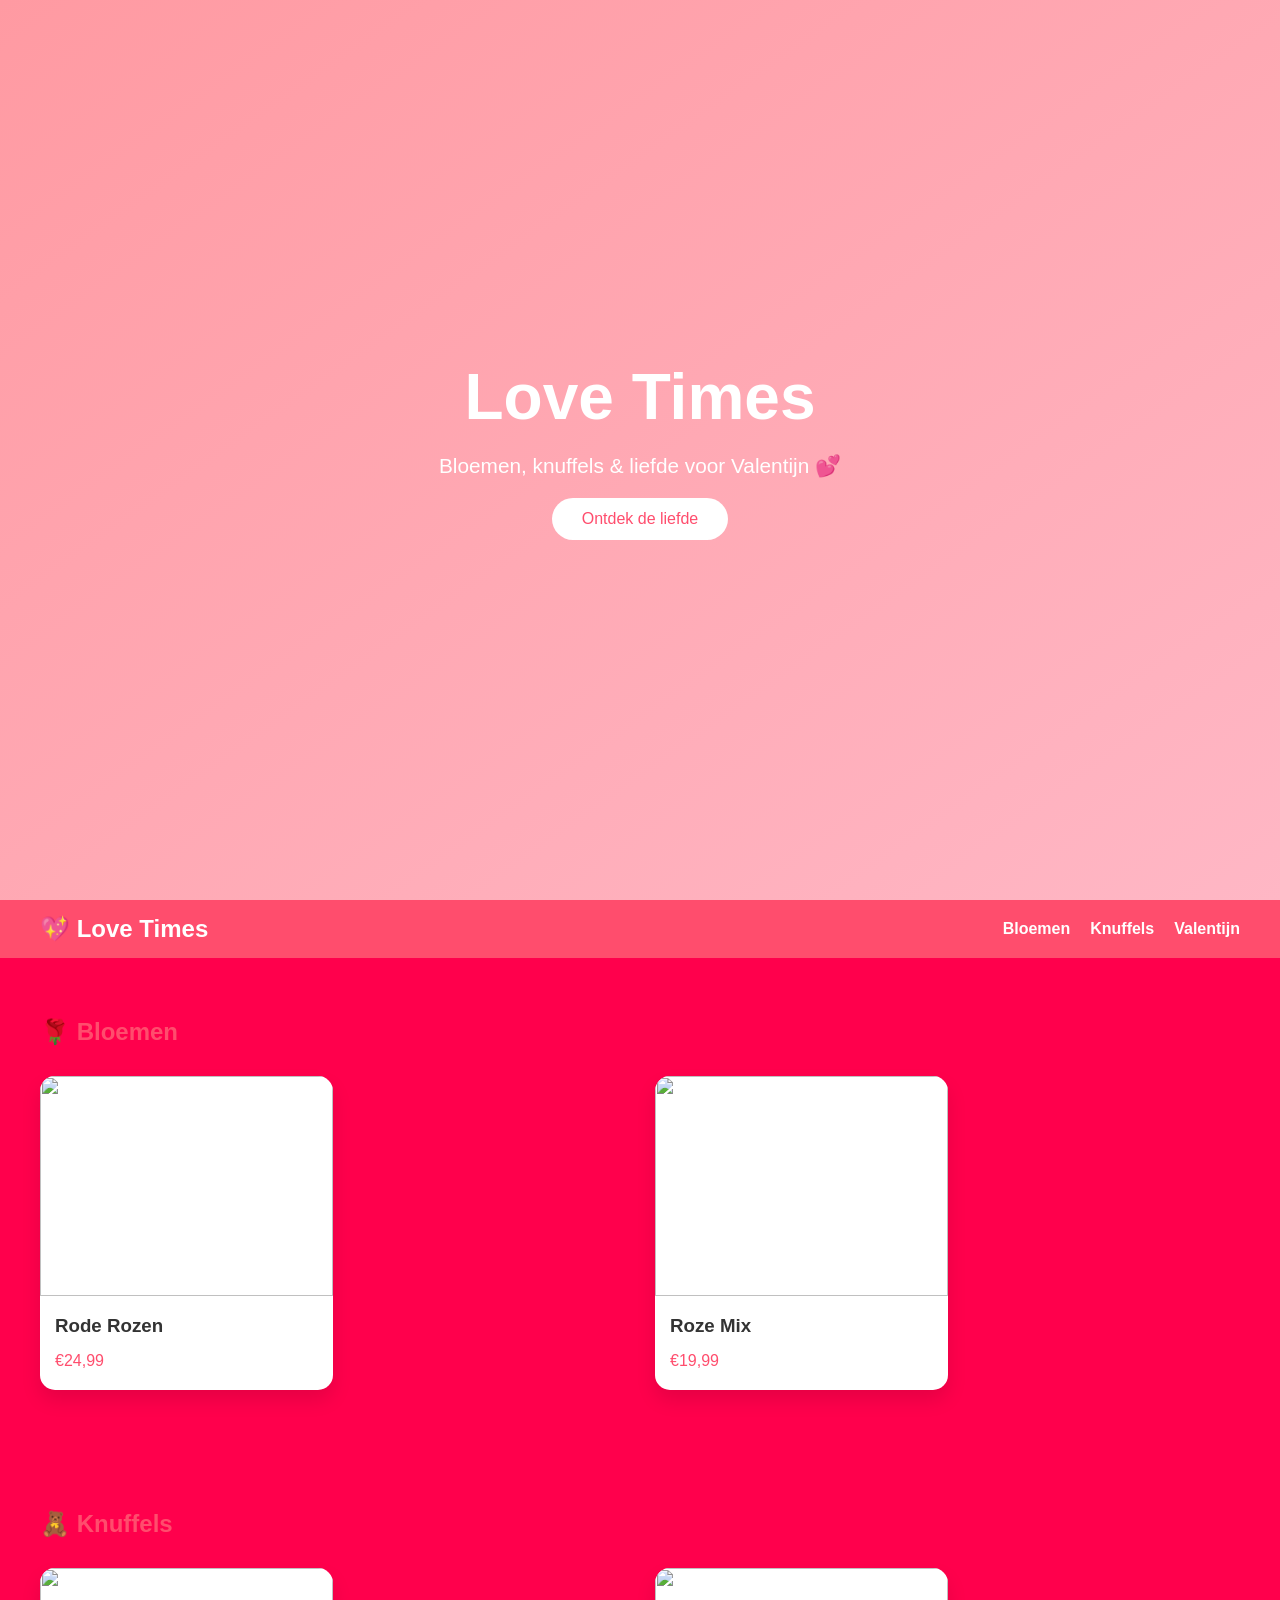
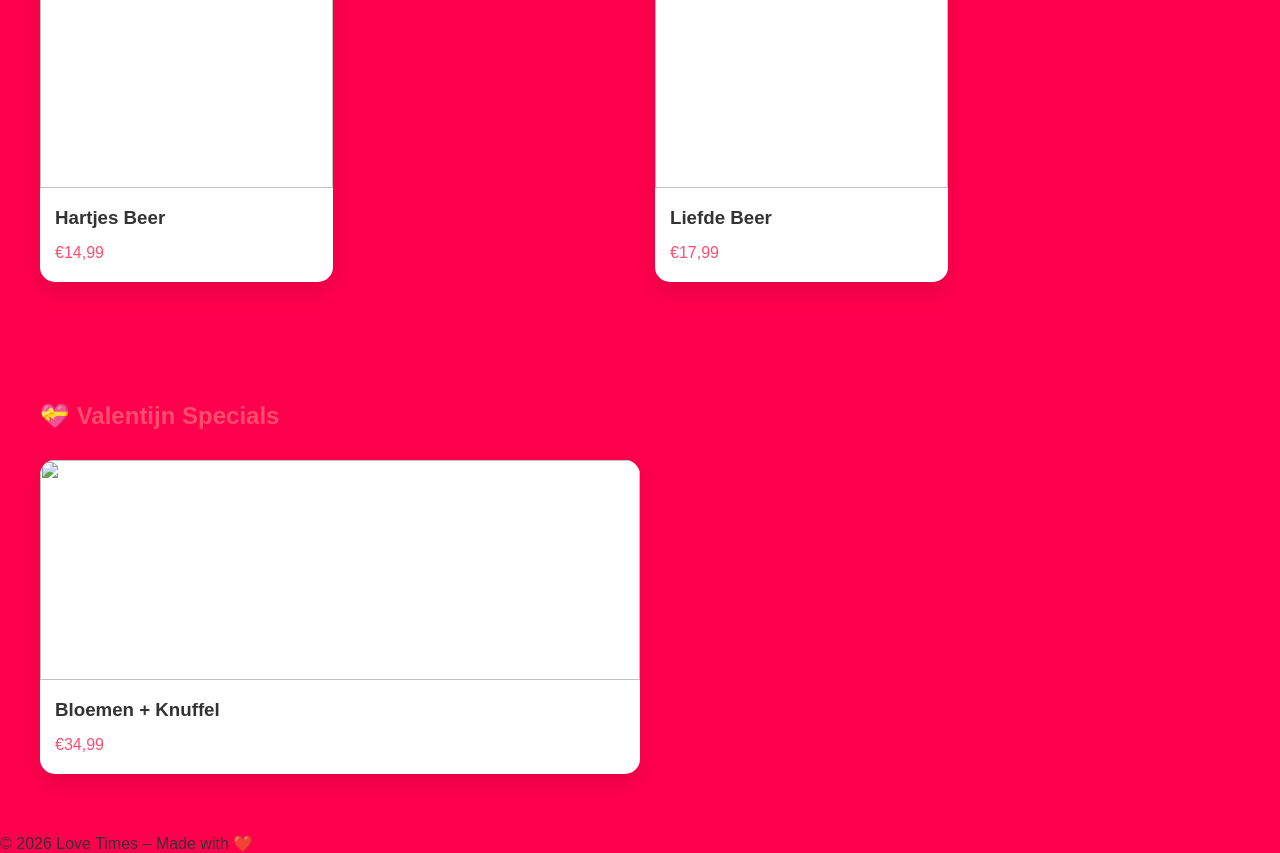
==== index.html @ 71e301f2 "Mika (website gefixt)" ====
<!DOCTYPE html>
<html lang="nl">
<head>
    <meta charset="UTF-8">
    <title>Love Times</title>
    <link rel="stylesheet" href="assets/styles.css">
</head>
<body>

    <!-- Intro -->
    <section class="intro">
        <div class="intro-content">
            <h1 class="fade-in">Love Times</h1>
            <p class="fade-in-delay">
                Bloemen, knuffels & liefde voor Valentijn 💕
            </p>
            <button class="start-btn" onclick="scrollToShop()">Ontdek de liefde</button>
        </div>
    </section>

    <!-- Navigatie -->
    <nav>
        <h2>💖 Love Times</h2>
        <ul>
            <li><a href="#bloemen">Bloemen</a></li>
            <li><a href="#knuffels">Knuffels</a></li>
            <li><a href="#valentijn">Valentijn</a></li>
        </ul>
    </nav>

    <!-- Shop -->
    <section class="shop" id="bloemen">
        <h2>🌹 Bloemen</h2>
        <div class="producten">
            <div class="kaart">
                <img src="https://images.unsplash.com/photo-1509042239860-f550ce710b93" 
                alt="">
                <h3>Rode Rozen</h3>
                <p>€24,99</p>
            </div>
            <div class="kaart">
                <img src="https://images.unsplash.com/photo-1526045478516-99145907023c" alt="">
                <h3>Roze Mix</h3>
                <p>€19,99</p>
            </div>
        </div>
    </section>

    <section class="shop" id="knuffels">
        <h2>🧸 Knuffels</h2>
        <div class="producten">
            <div class="kaart">
                <img src="https://images.unsplash.com/photo-1585386959984-a4155224a1c1" scale(0.2) alt="">
                <h3>Hartjes Beer</h3>
                <p>€14,99</p>
            </div>
            <div class="kaart">
                <img src="https://images.unsplash.com/photo-1615485925873-9e97a12a1e92" alt="">
                <h3>Liefde Beer</h3>
                <p>€17,99</p>
            </div>
        </div>
    </section>

    <section class="shop" id="valentijn">
        <h2>💝 Valentijn Specials</h2>
        <div class="producten">
            <div class="kaart">
                <img src="https://images.unsplash.com/photo-1518895949257-7621c3c786d7" alt="">
                <h3>Bloemen + Knuffel</h3>
                <p>€34,99</p>
            </div>
        </div>
    </section>

    <footer>
        <p>© 2026 Love Times – Made with ❤️</p>
    </footer>

    <script src="index.js"></script>
</body>
</html>
---- assets/styles.css ----
* {
    margin: 0;
    padding: 0;
    box-sizing: border-box;
    font-family: 'Segoe UI', sans-serif;
}

body {
    background-color: #ff004c;
    color: #333;
}

/* Intro */
.intro {
    height: 100vh;
    background: linear-gradient(to bottom right, #ff9aa2, #ffb7c5);
    display: flex;
    justify-content: center;
    align-items: center;
    text-align: center;
}

.intro-content h1 {
    font-size: 4rem;
    color: white;
}

.intro-content p {
    font-size: 1.3rem;
    margin: 20px 0;
    color: white;
}

.start-btn {
    padding: 12px 30px;
    font-size: 1rem;
    border: none;
    border-radius: 30px;
    background-color: white;
    color: #ff4d6d;
    cursor: pointer;
    transition: 0.3s;
}

.start-btn:hover {
    background-color: #ff4d6d;
    color: white;
}

/* Animaties */
.fade-in {
    animation: fadeIn 1.5s ease forwards;
}

.fade-in-delay {
    animation: fadeIn 2.5s ease forwards;
}

@keyframes fadeIn {
    from {
        opacity: 0;
        transform: translateY(20px);
    }
    to {
        opacity: 1;
        transform: translateY(0);
    }
}

/* Navigatie */
nav {
    background-color: #ff4d6d;
    padding: 15px 40px;
    display: flex;
    justify-content: space-between;
    align-items: center;
}

nav h2 {
    color: white;
}

nav ul {
    display: flex;
    list-style: none;
}

nav ul li a {
    color: white;
    margin-left: 20px;
    text-decoration: none;
    font-weight: bold;
}

/* Shop */
.shop {
    padding: 60px 40px;
}

.shop h2 {
    margin-bottom: 30px;
    color: #ff4d6d;
}

.producten {
    display: grid;
    grid-template-columns: repeat(auto-fit, minmax(220px, 1fr));
    gap: 30px;
}

.kaart {
    background-color: white;
    border-radius: 15px;
    overflow: hidden;
    box-shadow: 0 10px 20px rgba(0,0,0,0.1);
    transition: transform 0.3s;
    width: 50%;
    height: auto; /* keeps aspect ratio */
}

.kaart:hover {
    transform: scale(1.05);
}

.kaart img {
    width: 100%;
    height: 220px;
    object-fit: cover;
}

.kaart h3 {
    padding: 15px;
}

.kaart p {
    padding: 0 15px 20px;
    color: #ff4d6d;
    font-wei
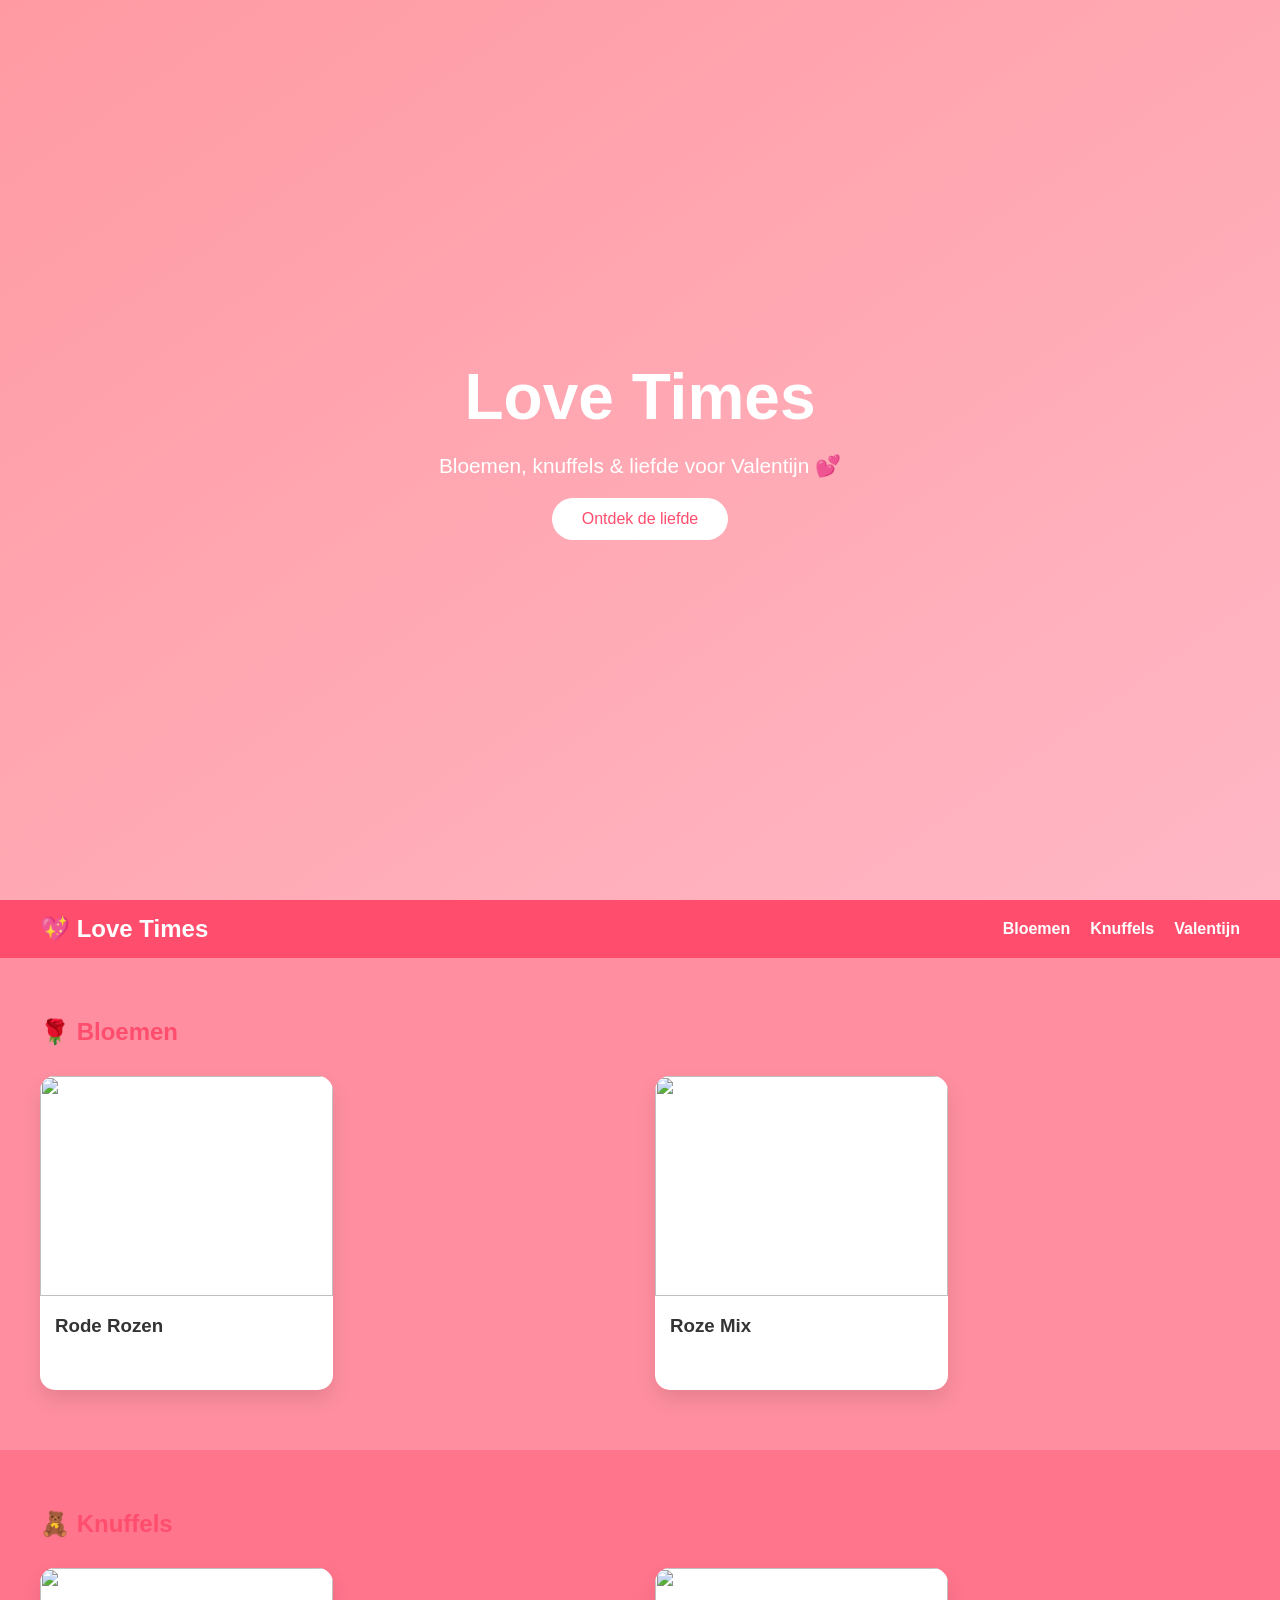
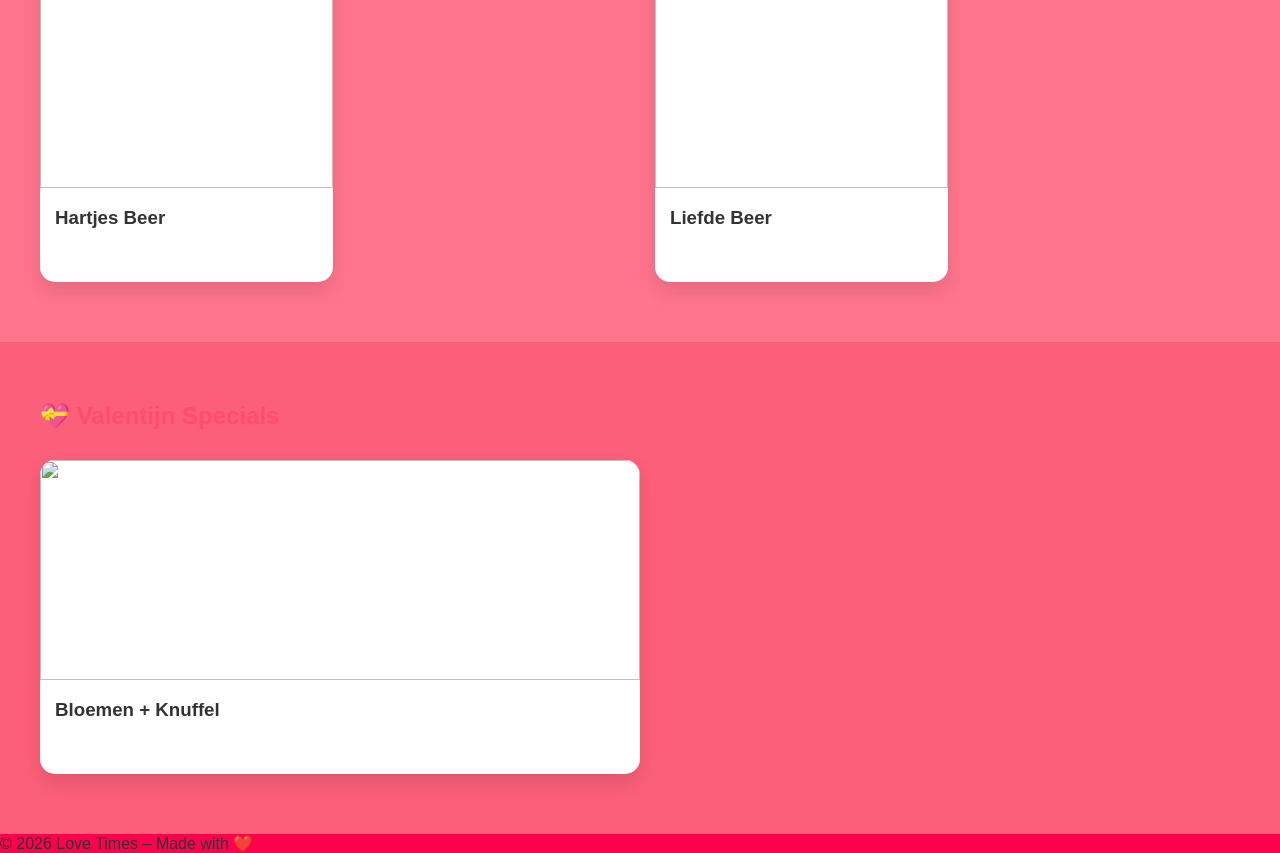
==== commit 2c9f2763: "Kleuren + smooth scroll gefixt" ====
--- a/index.html
+++ b/index.html
@@ -1,82 +1,92 @@
-<!DOCTYPE html>
-<html lang="nl">
-<head>
-    <meta charset="UTF-8">
-    <title>Love Times</title>
-    <link rel="stylesheet" href="assets/styles.css">
-</head>
-<body>
+    <!DOCTYPE html>
+    <html lang="nl">
+    <head>
+        <meta charset="UTF-8">
+        <title>Love Times</title>
+        <link rel="stylesheet" href="assets/styles.css">
+    </head>
+    <body>
 
-    <!-- Intro -->
-    <section class="intro">
-        <div class="intro-content">
-            <h1 class="fade-in">Love Times</h1>
-            <p class="fade-in-delay">
-                Bloemen, knuffels & liefde voor Valentijn 💕
-            </p>
-            <button class="start-btn" onclick="scrollToShop()">Ontdek de liefde</button>
-        </div>
-    </section>
 
-    <!-- Navigatie -->
-    <nav>
-        <h2>💖 Love Times</h2>
-        <ul>
-            <li><a href="#bloemen">Bloemen</a></li>
-            <li><a href="#knuffels">Knuffels</a></li>
-            <li><a href="#valentijn">Valentijn</a></li>
-        </ul>
-    </nav>
+        <!-- Intro -->
+        <section id="intro" class="intro">
+            <div class="intro-content">
+                <h1 class="fade-in">Love Times</h1>
+                <p class="fade-in-delay">
+                    Bloemen, knuffels & liefde voor Valentijn 💕
+                </p>
+                <button class="start-btn" onclick="scrollToShop()">Ontdek de liefde</button>
+            </div>
+        </section>
 
-    <!-- Shop -->
-    <section class="shop" id="bloemen">
-        <h2>🌹 Bloemen</h2>
-        <div class="producten">
-            <div class="kaart">
-                <img src="https://images.unsplash.com/photo-1509042239860-f550ce710b93" 
-                alt="">
-                <h3>Rode Rozen</h3>
-                <p>€24,99</p>
+        <!-- Navigatie -->
+        <nav>
+            <h2>💖 Love Times</h2>
+            <ul>
+                <li><a href="#bloemen">Bloemen</a></li>
+                <li><a href="#knuffels">Knuffels</a></li>
+                <li><a href="#valentijn">Valentijn</a></li>
+            </ul>
+        </nav>
+
+        <!-- Shop -->
+        <section class="shop" id="bloemen">
+            <h2>🌹 Bloemen</h2>
+            <div class="producten">
+                <div class="kaart">
+                    <img src="https://images.unsplash.com/photo-1509042239860-f550ce710b93" 
+                    alt="">
+                    <h3>Rode Rozen</h3>
+                    <p>€24,99</p>
+                </div>
+                <div class="kaart">
+                    <img src="https://images.unsplash.com/photo-1526045478516-99145907023c" alt="">
+                    <h3>Roze Mix</h3>
+                    <p>€19,99</p>
+                </div>
             </div>
-            <div class="kaart">
-                <img src="https://images.unsplash.com/photo-1526045478516-99145907023c" alt="">
-                <h3>Roze Mix</h3>
-                <p>€19,99</p>
+        </section>
+
+        <section class="shop" id="knuffels">
+            <h2>🧸 Knuffels</h2>
+            <div class="producten">
+                <div class="kaart">
+                    <img src="https://images.unsplash.com/photo-1585386959984-a4155224a1c1" alt="">
+                    <h3>Hartjes Beer</h3>
+                    <p>€14,99</p>
+                </div>
+                <div class="kaart">
+                    <img src="https://images.unsplash.com/photo-1615485925873-9e97a12a1e92" alt="">
+                    <h3>Liefde Beer</h3>
+                    <p>€17,99</p>
+                </div>
             </div>
-        </div>
-    </section>
+        </section>
 
-    <section class="shop" id="knuffels">
-        <h2>🧸 Knuffels</h2>
-        <div class="producten">
-            <div class="kaart">
-                <img src="https://images.unsplash.com/photo-1585386959984-a4155224a1c1" scale(0.2) alt="">
-                <h3>Hartjes Beer</h3>
-                <p>€14,99</p>
+        <section class="shop" id="valentijn">
+            <h2>💝 Valentijn Specials</h2>
+            <div class="producten">
+                <div class="kaart">
+                    <img src="https://images.unsplash.com/photo-1518895949257-7621c3c786d7" alt="">
+                    <h3>Bloemen + Knuffel</h3>
+                    <p>€34,99</p>
+                </div>
             </div>
-            <div class="kaart">
-                <img src="https://images.unsplash.com/photo-1615485925873-9e97a12a1e92" alt="">
-                <h3>Liefde Beer</h3>
-                <p>€17,99</p>
-            </div>
-        </div>
-    </section>
+        </section>
 
-    <section class="shop" id="valentijn">
-        <h2>💝 Valentijn Specials</h2>
-        <div class="producten">
-            <div class="kaart">
-                <img src="https://images.unsplash.com/photo-1518895949257-7621c3c786d7" alt="">
-                <h3>Bloemen + Knuffel</h3>
-                <p>€34,99</p>
-            </div>
-        </div>
-    </section>
+        <footer>
+            <p>© 2026 Love Times – Made with ❤️</p>
+        </footer>
 
-    <footer>
-        <p>© 2026 Love Times – Made with ❤️</p>
-    </footer>
 
-    <script src="index.js"></script>
-</body>
-</html>
+    </body>
+
+    <script>
+    function scrollToShop() {
+        document.getElementById("bloemen").scrollIntoView({
+            behavior: "smooth"
+        });
+    }
+    </script>
+    </html>
+
--- a/assets/styles.css
+++ b/assets/styles.css
@@ -1,3 +1,9 @@
+html,
+body {
+    scroll-behavior: smooth;
+}
+
+
 * {
     margin: 0;
     padding: 0;
@@ -134,5 +140,23 @@
 
 .kaart p {
     padding: 0 15px 20px;
-    color: #ff4d6d;
+    color: #ffffff;
     font-wei
+}
+
+/* Bloemen */
+#bloemen {
+    background-color:  #ff8fa0;  /* zacht roze */
+}
+
+/* Knuffels */
+#knuffels {
+    background-color: #ff758c; /* licht blauw */
+}
+
+/* Valentijn */
+#valentijn {
+    background-color: #fc5f79; /* warm beige */
+}
+
+
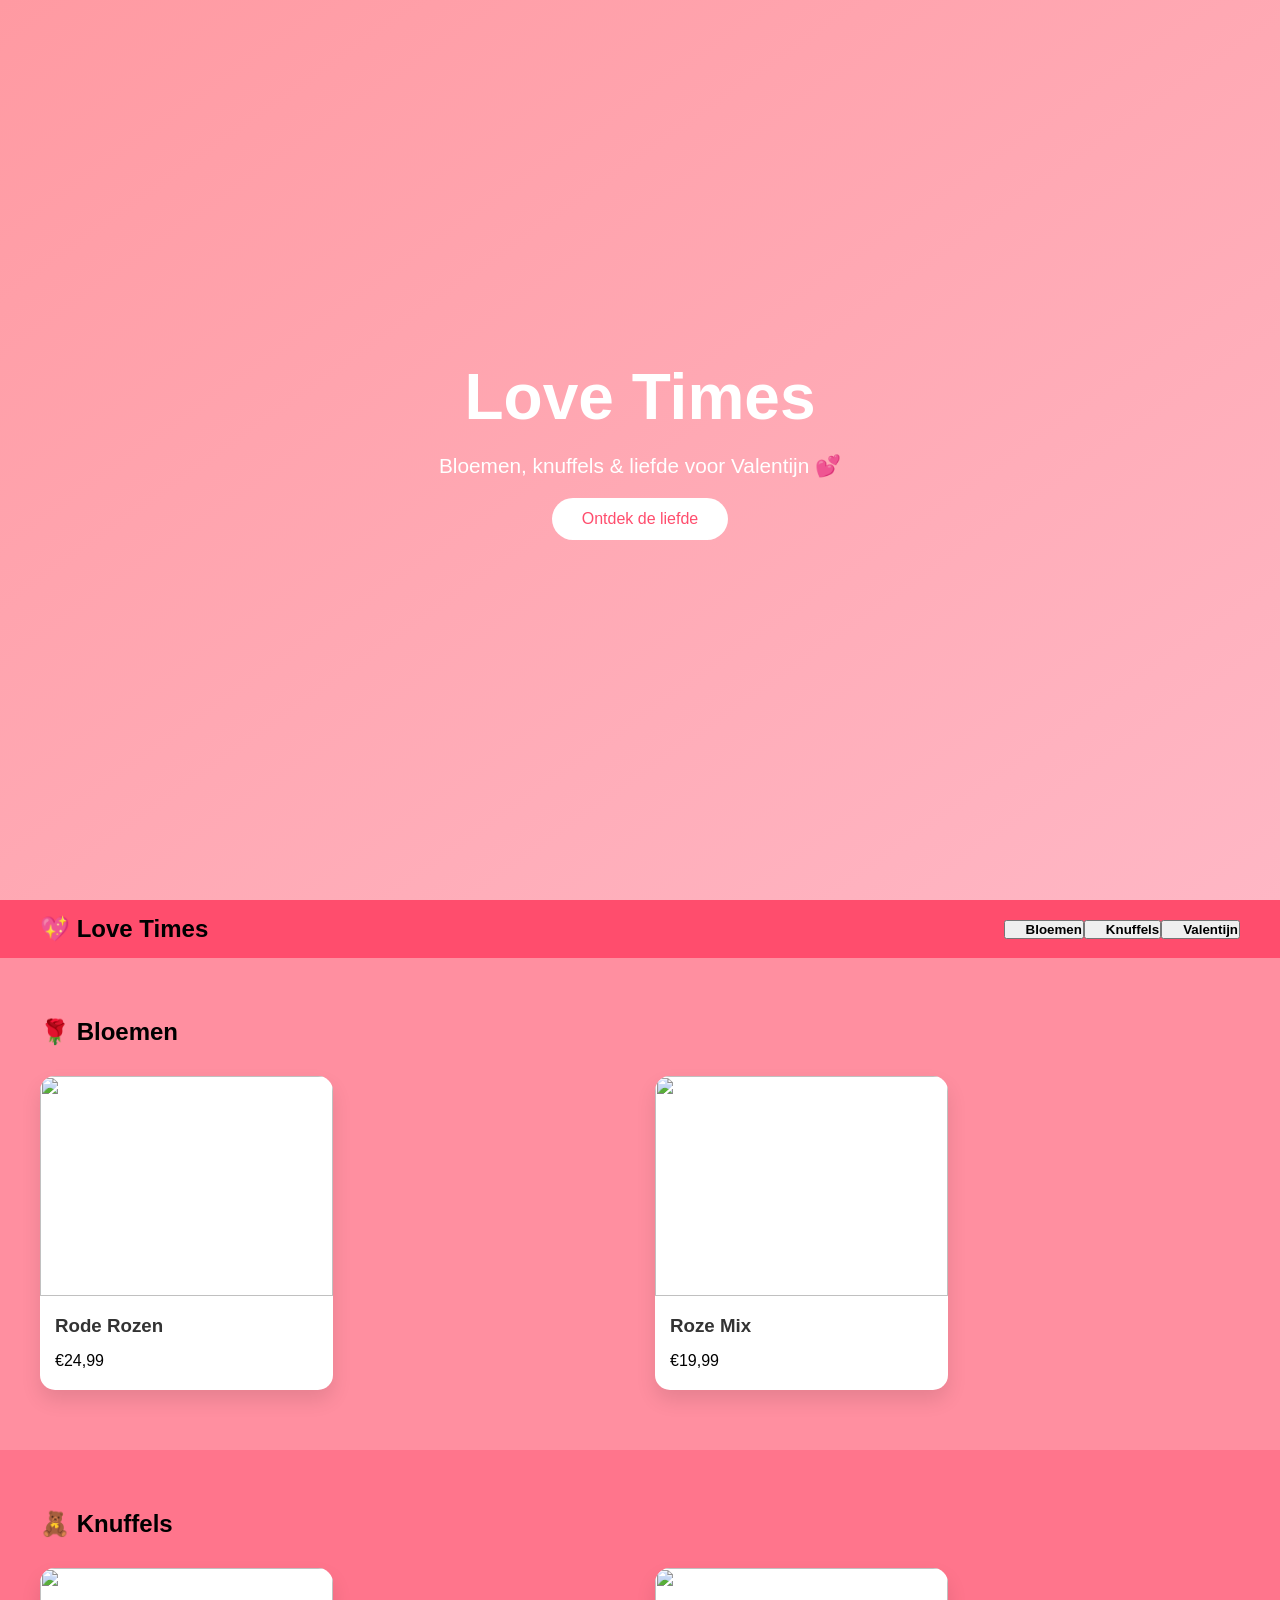
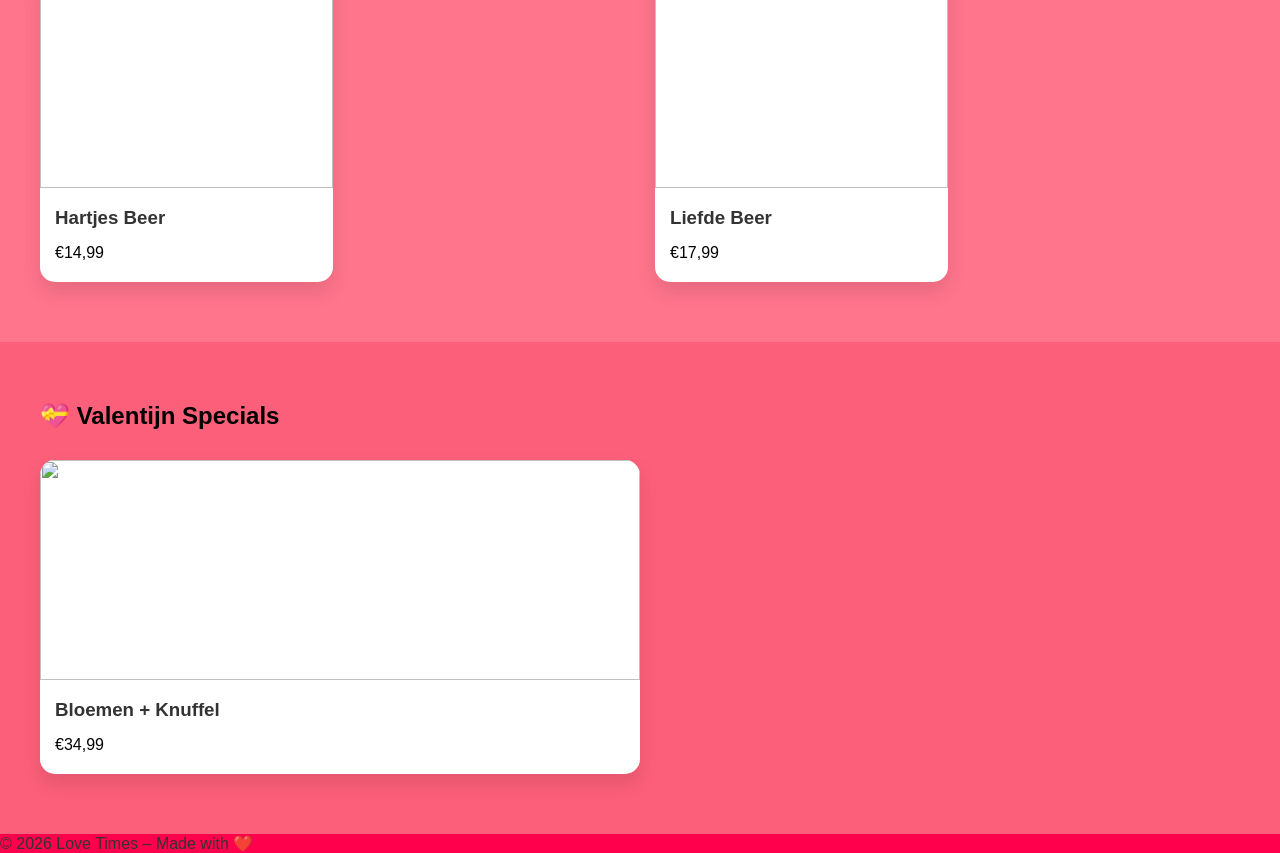
==== commit 0388a564: "3-2-2026 website valentijnsopdracht" ====
--- a/index.html
+++ b/index.html
@@ -23,9 +23,9 @@
         <nav>
             <h2>💖 Love Times</h2>
             <ul>
-                <li><a href="#bloemen">Bloemen</a></li>
-                <li><a href="#knuffels">Knuffels</a></li>
-                <li><a href="#valentijn">Valentijn</a></li>
+                <button><li><a href="#bloemen">Bloemen</a></li></button>
+                <button><li><a href="#knuffels">Knuffels</a></li></button>
+                <button><li><a href="#valentijn">Valentijn</a></li></button>
             </ul>
         </nav>
 
--- a/assets/styles.css
+++ b/assets/styles.css
@@ -80,10 +80,11 @@
     display: flex;
     justify-content: space-between;
     align-items: center;
+    text-shadow: white;
 }
 
 nav h2 {
-    color: white;
+    color: rgb(0, 0, 0);
 }
 
 nav ul {
@@ -92,7 +93,7 @@
 }
 
 nav ul li a {
-    color: white;
+    color: rgb(0, 0, 0);
     margin-left: 20px;
     text-decoration: none;
     font-weight: bold;
@@ -105,7 +106,7 @@
 
 .shop h2 {
     margin-bottom: 30px;
-    color: #ff4d6d;
+    color: #000000;
 }
 
 .producten {
@@ -140,7 +141,7 @@
 
 .kaart p {
     padding: 0 15px 20px;
-    color: #ffffff;
+    color: #000000;
     font-wei
 }
 
@@ -160,3 +161,5 @@
 }
 
 
+
+
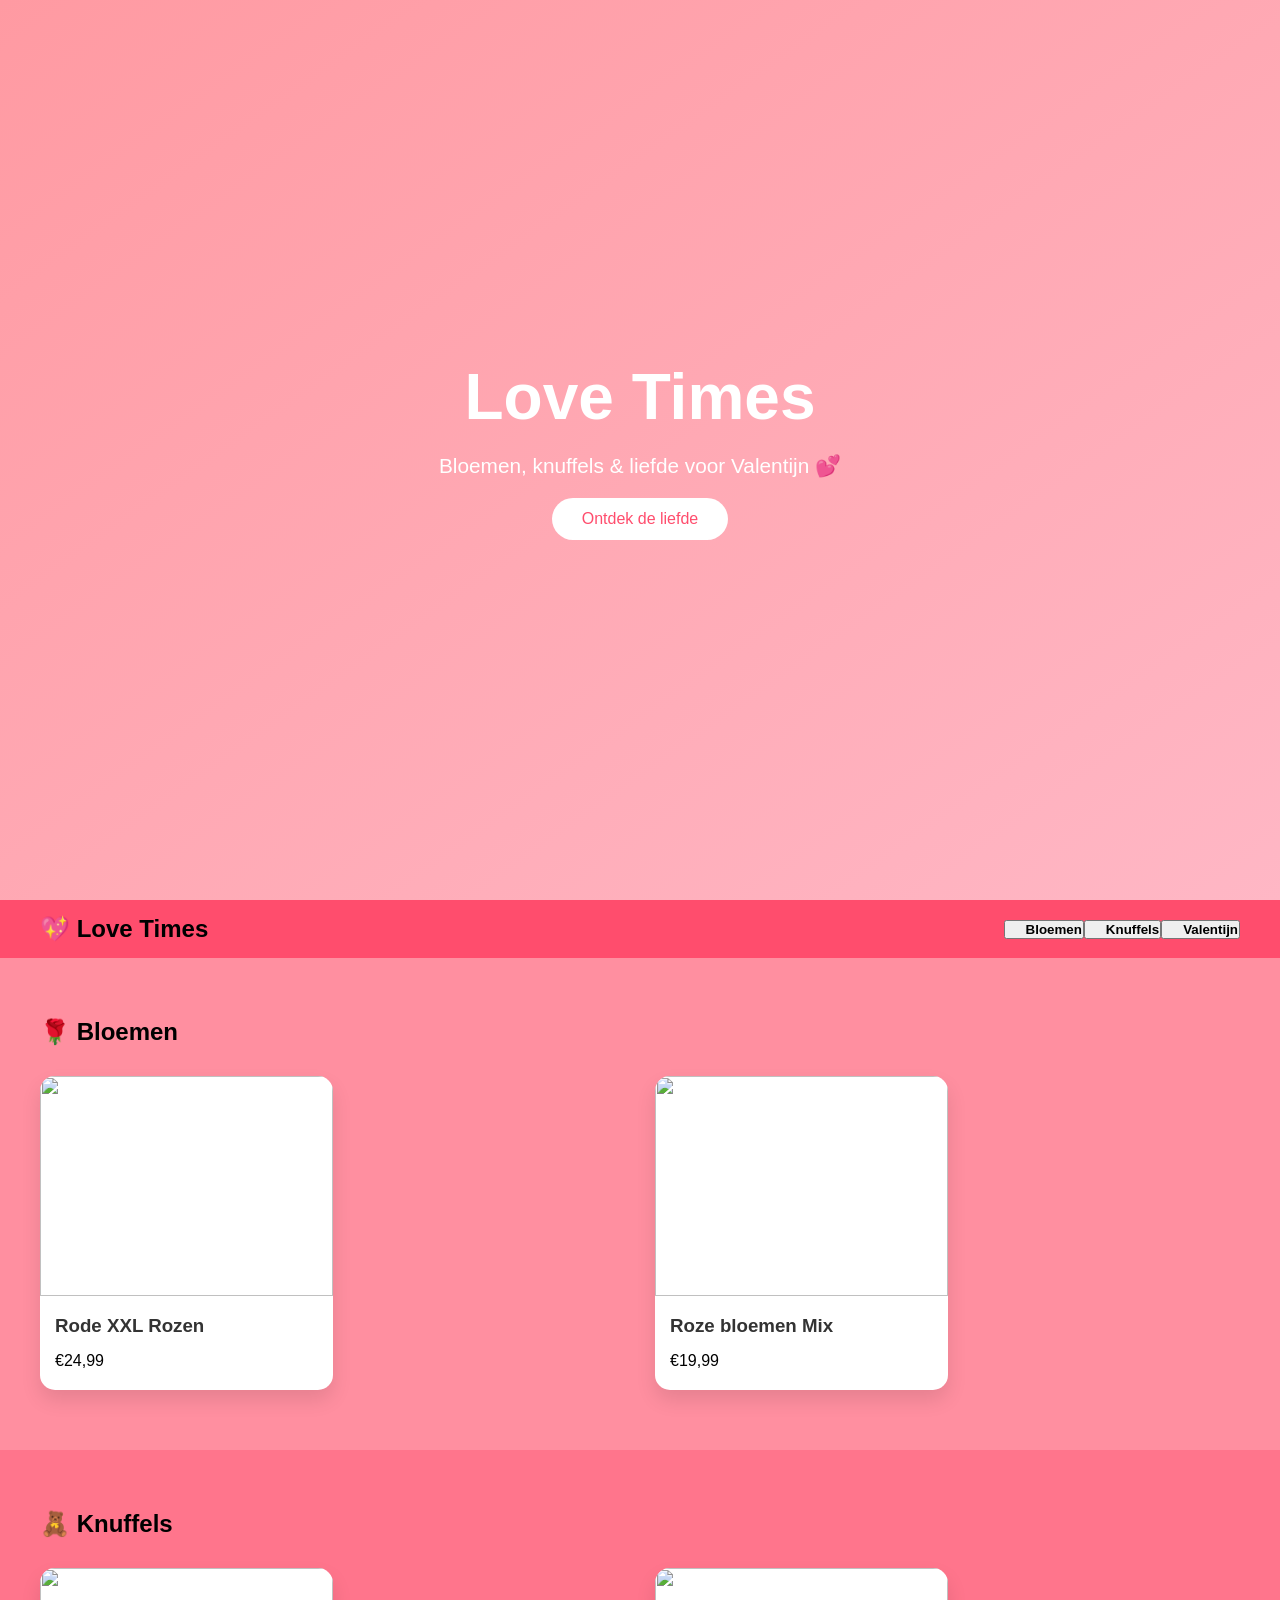
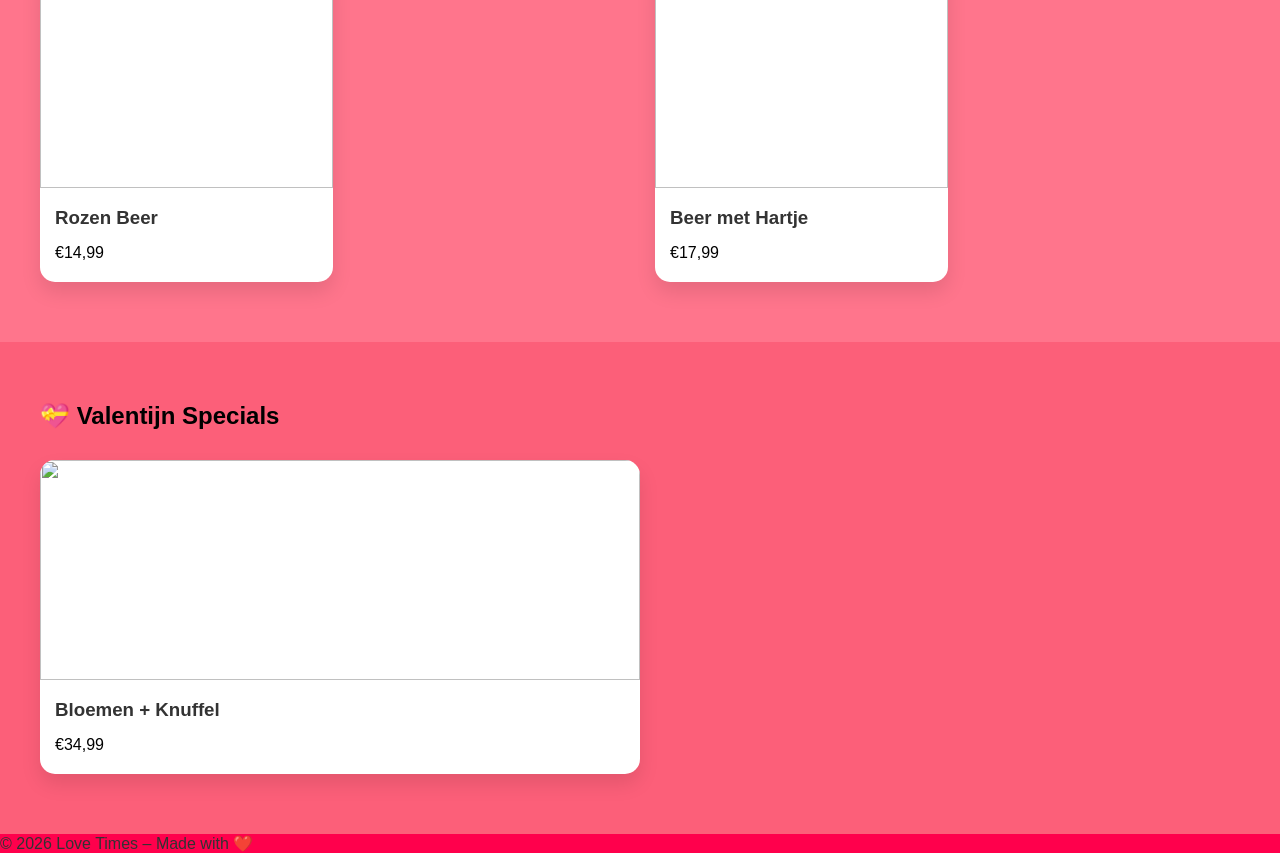
==== commit af8ce51f: "alles plaatsje en namen goed" ====
--- a/index.html
+++ b/index.html
@@ -34,14 +34,14 @@
             <h2>🌹 Bloemen</h2>
             <div class="producten">
                 <div class="kaart">
-                    <img src="https://images.unsplash.com/photo-1509042239860-f550ce710b93" 
+                    <img src="https://dailyflowers.nl/cdn/shop/collections/RedRose-1.jpg?v=1767790871" 
                     alt="">
-                    <h3>Rode Rozen</h3>
+                    <h3>Rode XXL Rozen</h3>
                     <p>€24,99</p>
                 </div>
                 <div class="kaart">
-                    <img src="https://images.unsplash.com/photo-1526045478516-99145907023c" alt="">
-                    <h3>Roze Mix</h3>
+                    <img src="https://dailyflowers.nl/cdn/shop/files/ChicBurgundyBeauty20251223-3.jpg?v=1766501509&width=2080" alt="">
+                    <h3>Roze bloemen Mix</h3>
                     <p>€19,99</p>
                 </div>
             </div>
@@ -51,13 +51,13 @@
             <h2>🧸 Knuffels</h2>
             <div class="producten">
                 <div class="kaart">
-                    <img src="https://images.unsplash.com/photo-1585386959984-a4155224a1c1" alt="">
-                    <h3>Hartjes Beer</h3>
+                    <img src="https://encrypted-tbn0.gstatic.com/shopping?q=tbn:ANd9GcQ9ITZC9bsQI8qXgEW9kGOHJcgjREQ9tbYZPQo4a-yBE6N8FxBbdhKgWYFHc843uq0HIYcWB4EYvEHGySuFIgC6TBWWxgegsMVnfU4t1Zwvij0KuAGFG_C3C9AbsDVmOjHOywJwQdo-EAE&usqp=CAc" alt="">
+                    <h3>Rozen Beer</h3>
                     <p>€14,99</p>
                 </div>
                 <div class="kaart">
-                    <img src="https://images.unsplash.com/photo-1615485925873-9e97a12a1e92" alt="">
-                    <h3>Liefde Beer</h3>
+                    <img src="https://mijncadeau.nl/wp-content/uploads/2020/01/Knuffelbeer-Memo-met-accessoires-hart.jpg" alt="">
+                    <h3>Beer met Hartje</h3>
                     <p>€17,99</p>
                 </div>
             </div>
@@ -67,7 +67,7 @@
             <h2>💝 Valentijn Specials</h2>
             <div class="producten">
                 <div class="kaart">
-                    <img src="https://images.unsplash.com/photo-1518895949257-7621c3c786d7" alt="">
+                    <img src="https://euroflorist.ergonode.cloud/api/multimedia/file/72e845be-2e08-46b7-8c03-bede04734b5e.jpg" alt="">
                     <h3>Bloemen + Knuffel</h3>
                     <p>€34,99</p>
                 </div>
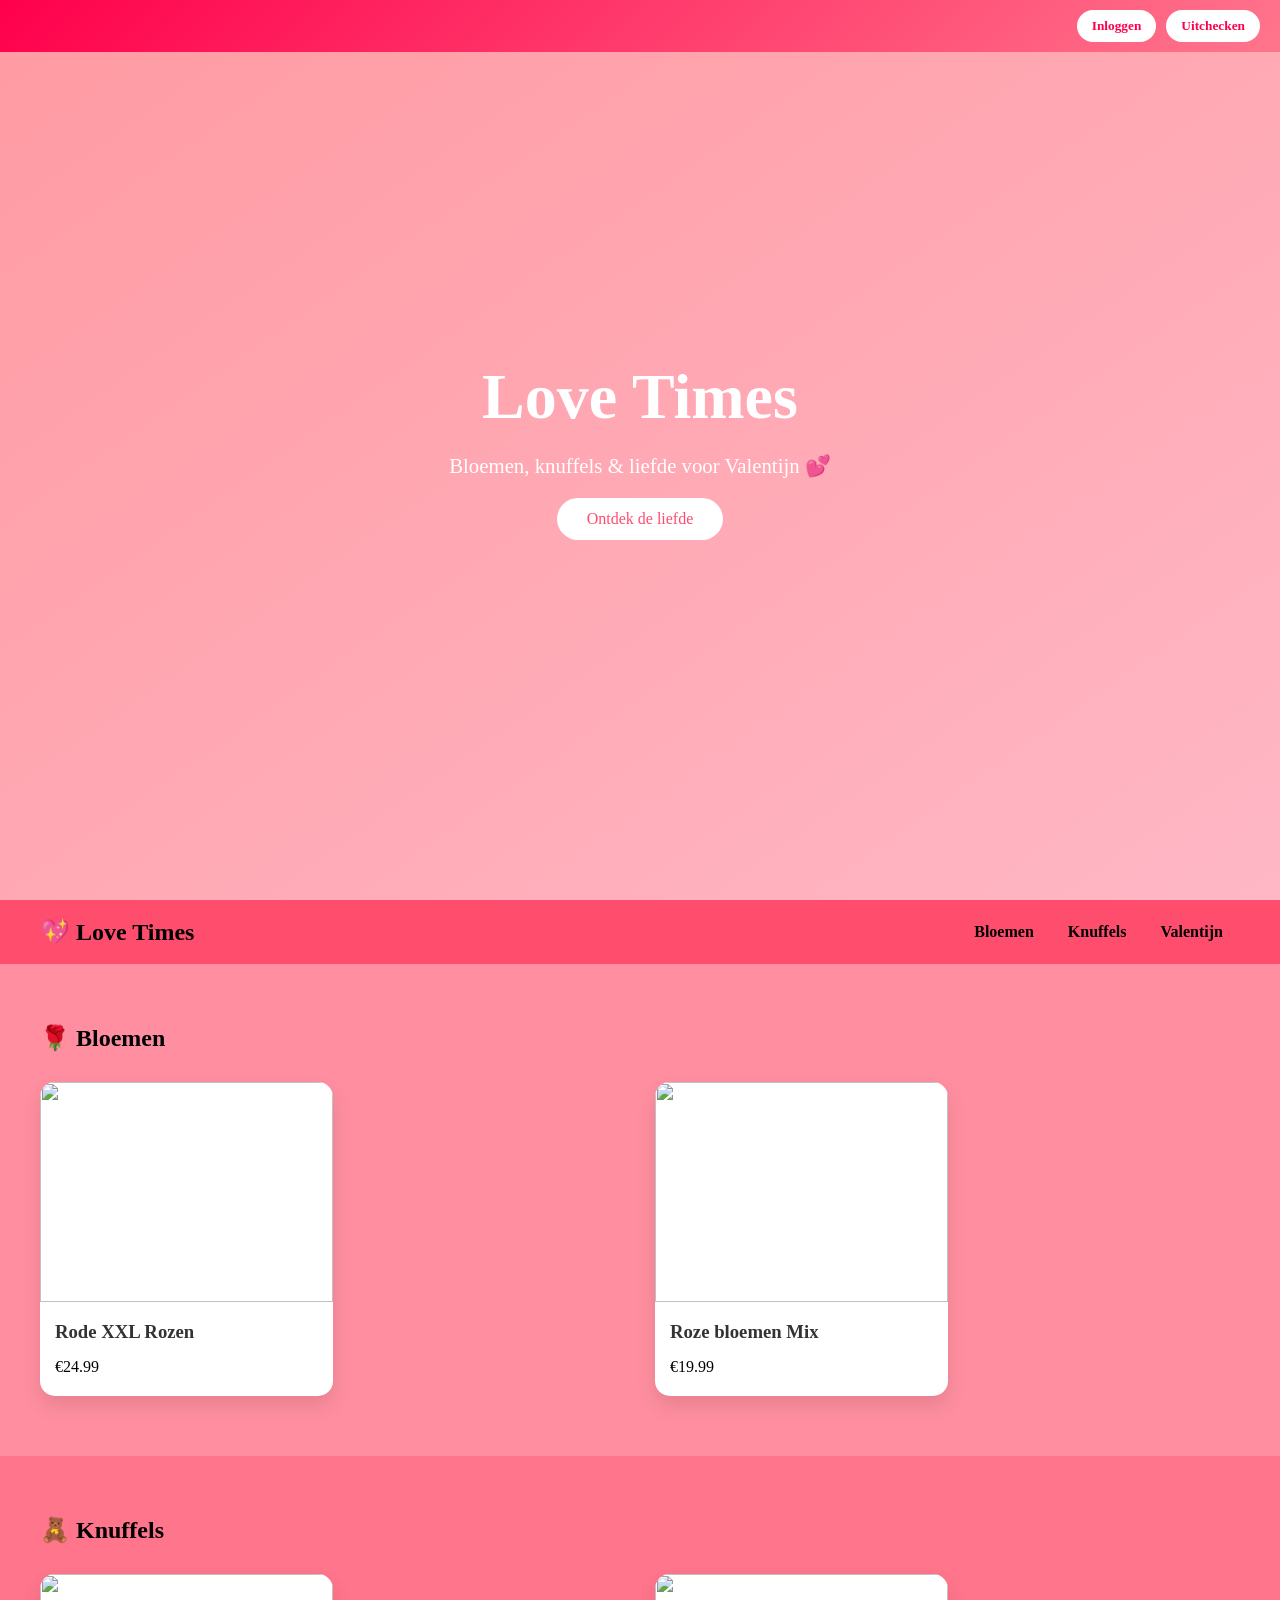
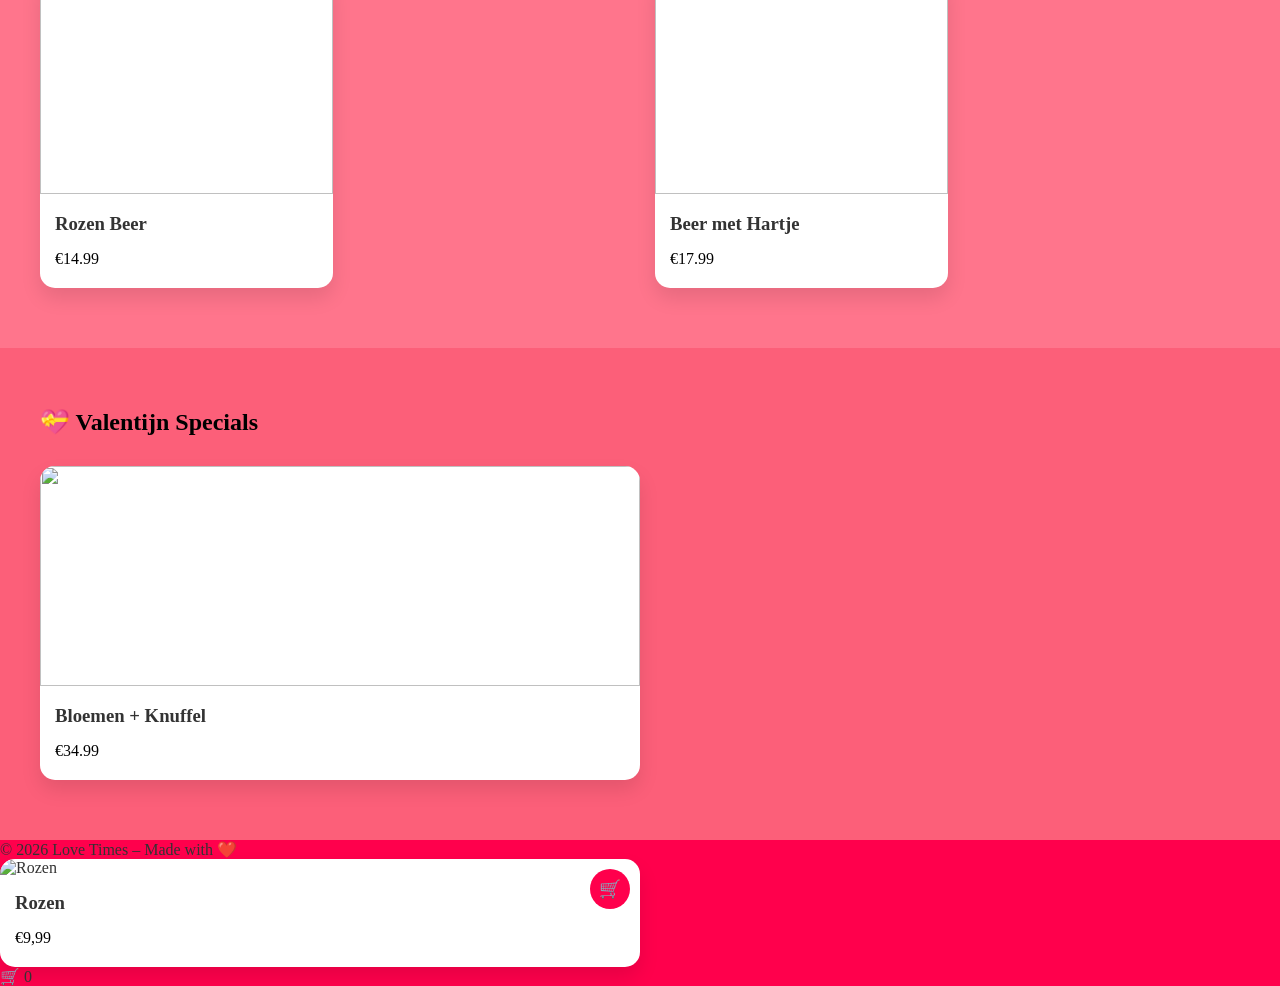
==== commit 389c79c0: "5-2-2026" ====
--- a/index.html
+++ b/index.html
@@ -1,92 +1,238 @@
-    <!DOCTYPE html>
-    <html lang="nl">
-    <head>
-        <meta charset="UTF-8">
-        <title>Love Times</title>
-        <link rel="stylesheet" href="assets/styles.css">
-    </head>
-    <body>
-
-
-        <!-- Intro -->
-        <section id="intro" class="intro">
-            <div class="intro-content">
-                <h1 class="fade-in">Love Times</h1>
-                <p class="fade-in-delay">
-                    Bloemen, knuffels & liefde voor Valentijn 💕
-                </p>
-                <button class="start-btn" onclick="scrollToShop()">Ontdek de liefde</button>
-            </div>
-        </section>
-
-        <!-- Navigatie -->
-        <nav>
-            <h2>💖 Love Times</h2>
-            <ul>
-                <button><li><a href="#bloemen">Bloemen</a></li></button>
-                <button><li><a href="#knuffels">Knuffels</a></li></button>
-                <button><li><a href="#valentijn">Valentijn</a></li></button>
-            </ul>
-        </nav>
-
-        <!-- Shop -->
-        <section class="shop" id="bloemen">
-            <h2>🌹 Bloemen</h2>
-            <div class="producten">
-                <div class="kaart">
-                    <img src="https://dailyflowers.nl/cdn/shop/collections/RedRose-1.jpg?v=1767790871" 
-                    alt="">
-                    <h3>Rode XXL Rozen</h3>
-                    <p>€24,99</p>
-                </div>
-                <div class="kaart">
-                    <img src="https://dailyflowers.nl/cdn/shop/files/ChicBurgundyBeauty20251223-3.jpg?v=1766501509&width=2080" alt="">
-                    <h3>Roze bloemen Mix</h3>
-                    <p>€19,99</p>
-                </div>
-            </div>
-        </section>
-
-        <section class="shop" id="knuffels">
-            <h2>🧸 Knuffels</h2>
-            <div class="producten">
-                <div class="kaart">
-                    <img src="https://encrypted-tbn0.gstatic.com/shopping?q=tbn:ANd9GcQ9ITZC9bsQI8qXgEW9kGOHJcgjREQ9tbYZPQo4a-yBE6N8FxBbdhKgWYFHc843uq0HIYcWB4EYvEHGySuFIgC6TBWWxgegsMVnfU4t1Zwvij0KuAGFG_C3C9AbsDVmOjHOywJwQdo-EAE&usqp=CAc" alt="">
-                    <h3>Rozen Beer</h3>
-                    <p>€14,99</p>
-                </div>
-                <div class="kaart">
-                    <img src="https://mijncadeau.nl/wp-content/uploads/2020/01/Knuffelbeer-Memo-met-accessoires-hart.jpg" alt="">
-                    <h3>Beer met Hartje</h3>
-                    <p>€17,99</p>
-                </div>
-            </div>
-        </section>
-
-        <section class="shop" id="valentijn">
-            <h2>💝 Valentijn Specials</h2>
-            <div class="producten">
-                <div class="kaart">
-                    <img src="https://euroflorist.ergonode.cloud/api/multimedia/file/72e845be-2e08-46b7-8c03-bede04734b5e.jpg" alt="">
-                    <h3>Bloemen + Knuffel</h3>
-                    <p>€34,99</p>
-                </div>
-            </div>
-        </section>
-
-        <footer>
-            <p>© 2026 Love Times – Made with ❤️</p>
-        </footer>
-
-
-    </body>
+<!DOCTYPE html>
+<html lang="nl">
+
+<head>
+    <meta charset="UTF-8">
+    <title>Love Times</title>
+    <link rel="stylesheet" href="assets/styles.css">
+</head>
+
+<body>
+    <!-- Topbar met inlog en uitcheck -->
+    <div class="topbar">
+        <button id="loginBtn" class="top-btn">Inloggen</button>
+        <button id="checkoutBtn" class="top-btn">Uitchecken</button>
+    </div>
+
+    <!-- Intro -->
+    <section id="intro" class="intro">
+        <div class="intro-content">
+            <h1 class="fade-in">Love Times</h1>
+            <p class="fade-in-delay">
+                Bloemen, knuffels & liefde voor Valentijn 💕
+            </p>
+            <button class="start-btn" onclick="scrollToShop()">Ontdek de liefde</button>
+        </div>
+    </section>
+
+    <!-- Navigatie -->
+    <nav>
+        <h2>💖 Love Times</h2>
+        <ul>
+            <li><a href="#bloemen">Bloemen</a></li>
+            <li><a href="#knuffels">Knuffels</a></li>
+            <li><a href="#valentijn">Valentijn</a></li>
+        </ul>
+    </nav>
+
+    <!-- Shop -->
+    <section class="shop" id="bloemen">
+        <h2>🌹 Bloemen</h2>
+        <div class="producten">
+            <div class="kaart" data-name="Rode XXL Rozen" data-price="24.99">
+                <img src="https://dailyflowers.nl/cdn/shop/collections/RedRose-1.jpg?v=1767790871" alt="">
+                <button class="cart-btn">🛒</button>
+                <h3>Rode XXL Rozen</h3>
+                <p>€24.99</p>
+            </div>
+            <div class="kaart" data-name="Roze bloemen Mix" data-price="19.99">
+                <img src="https://dailyflowers.nl/cdn/shop/files/ChicBurgundyBeauty20251223-3.jpg?v=1766501509&width=2080"
+                    alt="">
+                <button class="cart-btn">🛒</button>
+                <h3>Roze bloemen Mix</h3>
+                <p>€19.99</p>
+            </div>
+        </div>
+    </section>
+
+    <section class="shop" id="knuffels">
+        <h2>🧸 Knuffels</h2>
+        <div class="producten">
+            <div class="kaart" data-name="Rozen Beer" data-price="14.99">
+                <img src="https://encrypted-tbn0.gstatic.com/shopping?q=tbn:ANd9GcQ9ITZC9bsQI8qXgEW9kGOHJcgjREQ9tbYZPQo4a-yBE6N8FxBbdhKgWYFHc843uq0HIYcWB4EYvEHGySuFIgC6TBWWxgegsMVnfU4t1Zwvij0KuAGFG_C3C9AbsDVmOjHOywJwQdo-EAE&usqp=CAc"
+                    alt="">
+                <button class="cart-btn">🛒</button>
+                <h3>Rozen Beer</h3>
+                <p>€14.99</p>
+            </div>
+            <div class="kaart" data-name="Beer met Hartje" data-price="17.99">
+                <img src="https://mijncadeau.nl/wp-content/uploads/2020/01/Knuffelbeer-Memo-met-accessoires-hart.jpg"
+                    alt="">
+                <button class="cart-btn">🛒</button>
+                <h3>Beer met Hartje</h3>
+                <p>€17.99</p>
+            </div>
+        </div>
+    </section>
+
+    <section class="shop" id="valentijn">
+        <h2>💝 Valentijn Specials</h2>
+        <div class="producten">
+            <div class="kaart" data-name="Bloemen + Knuffel" data-price="34.99">
+                <img src="https://euroflorist.ergonode.cloud/api/multimedia/file/72e845be-2e08-46b7-8c03-bede04734b5e.jpg"
+                    alt="">
+                <button class="cart-btn">🛒</button>
+                <h3>Bloemen + Knuffel</h3>
+                <p>€34.99</p>
+            </div>
+        </div>
+    </section>
+
+    <footer>
+        <p>© 2026 Love Times – Made with ❤️</p>
+    </footer>
+
+    <!-- PRODUCT -->
+    <div class="kaart" data-name="Rozen" data-price="9.99">
+        <div class="img-wrapper">
+            <img src="rozen.jpg" alt="Rozen">
+            <button class="cart-btn">🛒</button>
+        </div>
+        <h3>Rozen</h3>
+        <p>€9,99</p>
+    </div>
+
+    <!-- WINKELWAGEN -->
+    <div class="cart-tab" id="cartTab">
+        🛒 <span id="cart-count">0</span>
+    </div>
 
     <script>
+        const cart = {};
+        const cartList = document.getElementById("cart-items");
+        const totalEl = document.getElementById("total");
+        const cartCount = document.getElementById("cart-count");
+        const cartPanel = document.getElementById("cartPanel");
+        const cartTab = document.getElementById("cartTab");
+
+        cartTab.addEventListener("click", () => {
+            cartPanel.classList.toggle("open");
+        });
+
+        document.querySelectorAll(".cart-btn").forEach(btn => {
+            btn.addEventListener("click", e => {
+                const card = e.target.closest(".kaart");
+                const name = card.dataset.name;
+                const price = parseFloat(card.dataset.price);
+
+                if (!price) return;
+
+                if (!cart[name]) {
+                    cart[name] = { price, qty: 1 };
+                } else {
+                    cart[name].qty++;
+                }
+                renderCart();
+            });
+        });
+
+        function renderCart() {
+            cartList.innerHTML = "";
+            let total = 0;
+            let count = 0;
+
+            for (const item in cart) {
+                const { price, qty } = cart[item];
+                total += price * qty;
+                count += qty;
+
+                const li = document.createElement("li");
+                li.innerHTML = `
+            ${item} (€${price.toFixed(2)})
+            <div>
+                <button onclick="changeQty('${item}', -1)">−</button>
+                ${qty}
+                <button onclick="changeQty('${item}', 1)">+</button>
+            </div>
+        `;
+                cartList.appendChild(li);
+            }
+
+            totalEl.textContent = total.toFixed(2);
+            cartCount.textContent = count;
+        }
+
+        function changeQty(item, amount) {
+            cart[item].qty += amount;
+            if (cart[item].qty <= 0) delete cart[item];
+            renderCart();
+        }
+
+        // Login button click
+document.getElementById("loginBtn").addEventListener("click", () => {
+    alert("Inloggen functie nog niet geïmplementeerd 😉");
+});
+
+// Checkout button click
+document.getElementById("checkoutBtn").addEventListener("click", () => {
+    if (Object.keys(cart).length === 0) {
+        alert("Je winkelmandje is leeg!");
+        return;
+    }
+    alert("Uitchecken succesvol! Bedankt voor je aankoop ❤️");
+    // Winkelwagen leegmaken
+    for (const item in cart) delete cart[item];
+    renderCart();
+});
+
+// Voeg hartjes toe bij toevoegen aan winkelmandje
+function createHeart(x, y) {
+    const heart = document.createElement("div");
+    heart.classList.add("heart");
+    heart.style.left = x + "px";
+    heart.style.top = y + "px";
+    document.body.appendChild(heart);
+
+    setTimeout(() => {
+        heart.remove();
+    }, 1000);
+}
+
+// Aanpassen van je cart-btn click event
+document.querySelectorAll(".cart-btn").forEach(btn => {
+    btn.addEventListener("click", e => {
+        const card = e.target.closest(".kaart");
+        const name = card.querySelector("h3").textContent;
+        const priceText = card.querySelector("p").textContent;
+        const price = parseFloat(priceText.replace("€", "").replace(",", "."));
+
+        if (!price) return;
+
+        if (!cart[name]) {
+            cart[name] = { price, qty: 1 };
+        } else {
+            cart[name].qty++;
+        }
+        renderCart();
+
+        // Hartje bij klik
+        const rect = e.target.getBoundingClientRect();
+        createHeart(rect.left + rect.width/2, rect.top);
+    });
+});
+
+    </script>
+
+
+
+</body>
+
+<script>
     function scrollToShop() {
         document.getElementById("bloemen").scrollIntoView({
             behavior: "smooth"
         });
     }
-    </script>
-    </html>
-
+</script>
+
+</html>
--- a/assets/styles.css
+++ b/assets/styles.css
@@ -8,7 +8,7 @@
     margin: 0;
     padding: 0;
     box-sizing: border-box;
-    font-family: 'Segoe UI', sans-serif;
+    font-family: 'Pacifico';
 }
 
 body {
@@ -85,18 +85,48 @@
 
 nav h2 {
     color: rgb(0, 0, 0);
+    border: none;
+    outline: none;
 }
 
 nav ul {
     display: flex;
     list-style: none;
+    border: none;
+}
+
+nav ul li {
+    background-color: transparent;
 }
 
 nav ul li a {
+    background-color: #ff4d6d;
     color: rgb(0, 0, 0);
-    margin-left: 20px;
+    margin-left: 0px;
     text-decoration: none;
     font-weight: bold;
+    display: inline-block;
+    align-items: center;
+    transition: 0.3s;
+    border: none;
+    padding: 6px 15px;
+    font-size: 1rem;
+    cursor: pointer;
+    margin: 2px;
+}
+
+/* focus / active */
+nav ul li a:focus,
+nav ul li a:focus-visible,
+nav ul li a:active {
+    background-color: #ff4d6d;
+    color: black;
+    text-decoration: none;
+}
+
+nav ul li a:hover {
+    background-color: #ff4d6d;
+    color: white;
 }
 
 /* Shop */
@@ -160,6 +190,215 @@
     background-color: #fc5f79; /* warm beige */
 }
 
-
-
-
+.button {
+    background-color: #ff004c;
+}
+
+.img-wrapper {
+    position: relative;
+}
+
+.cart-btn {
+    position: absolute;
+    top: 10px;
+    right: 10px;
+
+    background-color: #ff004c;
+    color: white;
+    border: none;
+    border-radius: 50%;
+
+    width: 40px;
+    height: 40px;
+
+    font-size: 18px;
+    cursor: pointer;
+
+    display: flex;
+    align-items: center;
+    justify-content: center;
+
+    transition: 0.3s;
+}
+
+.cart-btn:hover {
+    background-color: #ff4d6d;
+    transform: scale(1.1);
+}
+
+.winkelwagen {
+    background: white;
+    padding: 20px;
+    border-radius: 10px;
+    max-width: 400px;
+    margin-top: 40px;
+}
+
+.winkelwagen ul {
+    list-style: none;
+    padding: 0;
+}
+
+.winkelwagen li {
+    display: flex;
+    justify-content: space-between;
+    align-items: center;
+    margin-bottom: 10px;
+}
+
+.qty-btn {
+    padding: 4px 8px;
+    background: #ff004c;
+    color: white;
+    border: none;
+    cursor: pointer;
+    border-radius: 4px;
+}
+
+
+
+/* TITLE */
+.cart-title {
+    color: #ff004c;
+    font-size: 1.8rem;
+    margin-bottom: 20px;
+    text-align: center;
+}
+
+/* CART ITEMS */
+#winkelwagen ul,
+#cart-items {
+    list-style: none;
+    padding: 0;
+}
+
+#cart-items li {
+    background: white;
+    border-radius: 12px;
+    padding: 12px;
+    margin-bottom: 15px;
+    box-shadow: 0 6px 15px rgba(0,0,0,0.1);
+
+    display: flex;
+    justify-content: space-between;
+    align-items: center;
+    gap: 10px;
+}
+
+/* ITEM TEXT */
+#cart-items li span {
+    font-weight: bold;
+    color: #333;
+}
+
+/* QUANTITY BUTTONS */
+#cart-items button {
+    background: #ff004c;
+    color: white;
+    border: none;
+    width: 28px;
+    height: 28px;
+    border-radius: 50%;
+    font-size: 16px;
+    cursor: pointer;
+    transition: 0.2s;
+}
+
+#cart-items button:hover {
+    background: #ff758c;
+    transform: scale(1.1);
+}
+
+
+/* Nav login button */
+.nav-btn {
+    background-color: white;
+    color: #ff004c;
+    border: none;
+    padding: 6px 12px;
+    border-radius: 20px;
+    cursor: pointer;
+    transition: 0.3s;
+}
+
+.nav-btn:hover {
+    background-color: #ff004c;
+    color: white;
+}
+
+/* Checkout knop */
+.checkout-btn {
+    width: 100%;
+    padding: 12px;
+    background-color: #ff004c;
+    color: white;
+    border: none;
+    border-radius: 10px;
+    font-size: 1.1rem;
+    cursor: pointer;
+    transition: 0.3s;
+    margin-top: 10px;
+}
+
+.checkout-btn:hover {
+    background-color: #ff758c;
+}
+
+/* Topbar bovenaan */
+.topbar {
+    position: fixed;
+    top: 0;
+    left: 0;
+    width: 100%;
+    background: linear-gradient(135deg, #ff004c, #ff758c);
+    display: flex;
+    justify-content: flex-end;
+    gap: 10px;
+    padding: 10px 20px;
+    z-index: 2000;
+}
+
+.top-btn {
+    background-color: white;
+    color: #ff004c;
+    border: none;
+    padding: 8px 15px;
+    border-radius: 20px;
+    cursor: pointer;
+    font-weight: bold;
+    transition: 0.3s;
+}
+
+.top-btn:hover {
+    background-color: #ff004c;
+    color: white;
+}
+
+/* Hartjes over hele scherm */
+.heart {
+    position: fixed;
+    width: 25px;
+    height: 25px;
+    background-image: url('https://em-content.zobj.net/thumbs/160/apple/325/red-heart_2764-fe0f.png');
+    background-size: cover;
+    pointer-events: none;
+    z-index: 3000;
+    animation: fall 1.2s linear forwards;
+}
+
+@keyframes fall {
+    0% { opacity: 1; transform: translateY(0) scale(1) rotate(0deg); }
+    100% { opacity: 0; transform: translateY(600px) scale(1.5) rotate(360deg); }
+}
+
+
+
+
+
+
+
+
+
+
+
+
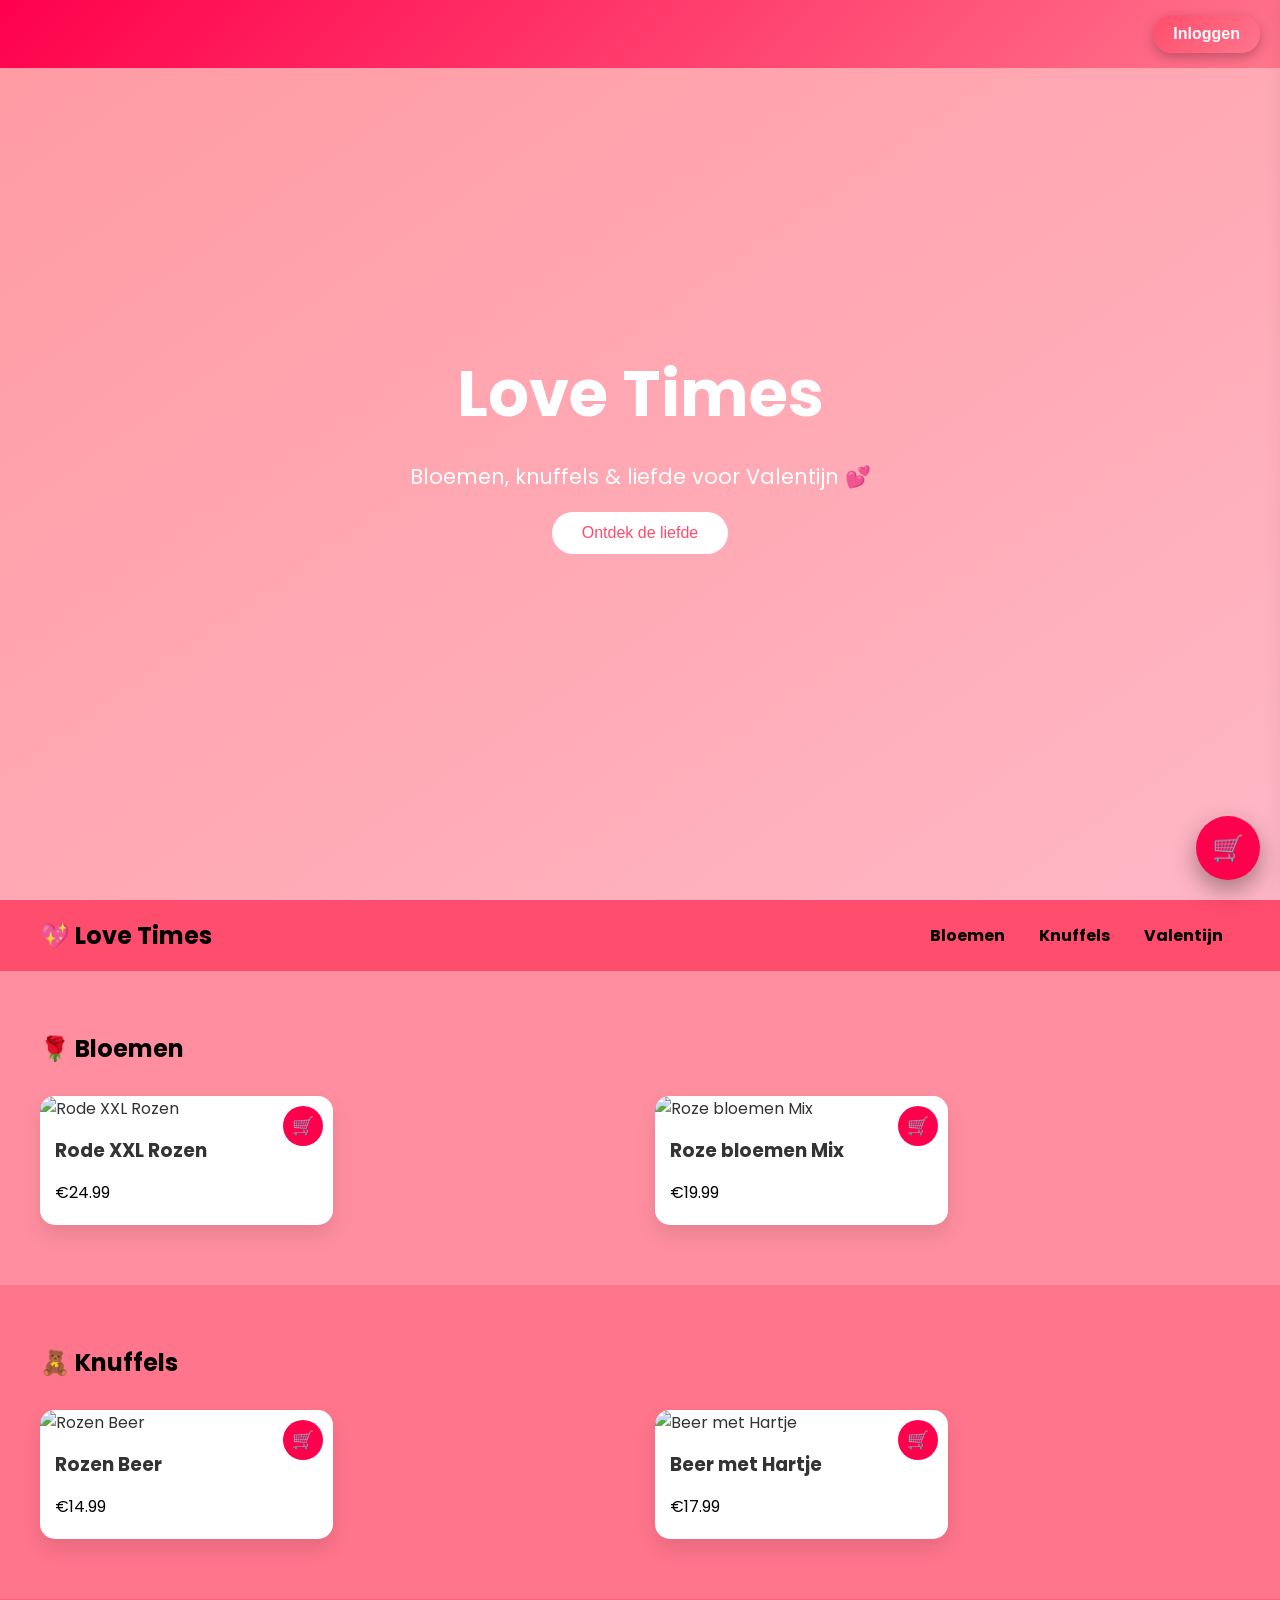
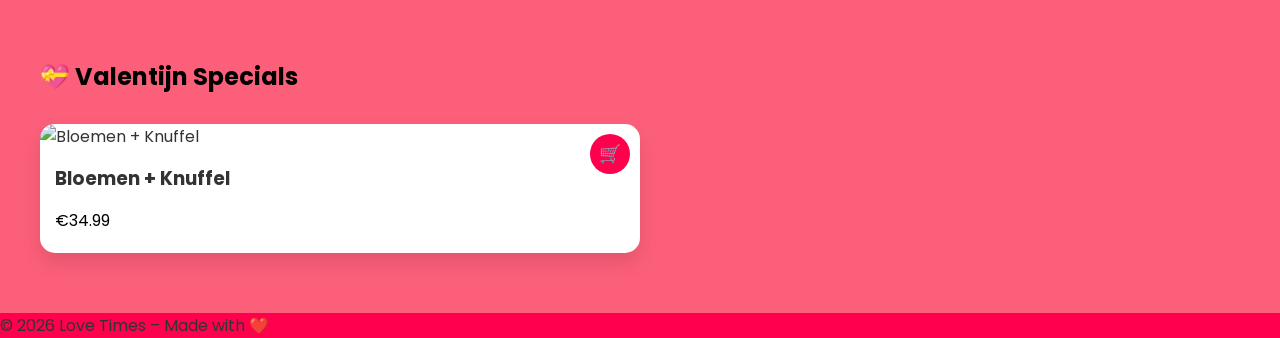
==== commit 59e3623e: "6-2-2026 shop zo goed als af" ====
--- a/index.html
+++ b/index.html
@@ -8,46 +8,65 @@
 </head>
 
 <body>
-    <!-- Topbar met inlog en uitcheck -->
-    <div class="topbar">
-        <button id="loginBtn" class="top-btn">Inloggen</button>
-        <button id="checkoutBtn" class="top-btn">Uitchecken</button>
+<!-- Topbar met Inloggen knop -->
+<div class="topbar">
+    <button id="loginBtn" class="top-btn">Inloggen</button>
+</div>
+
+<!-- Login Modal -->
+<div id="loginModal" class="modal">
+    <div class="modal-content">
+        <span class="close">&times;</span>
+        <h2 id="modalTitle">Inloggen</h2>
+        
+        <input type="text" id="username" placeholder="Gebruikersnaam">
+        <input type="password" id="password" placeholder="Wachtwoord">
+        <button id="submitLogin">Login</button>
+        
+        <p id="loginMessage"></p>
+        <p>
+            Nog geen account? 
+            <button id="createAccountBtn" class="link-btn">Maak account aan</button>
+        </p>
     </div>
-
-    <!-- Intro -->
-    <section id="intro" class="intro">
-        <div class="intro-content">
-            <h1 class="fade-in">Love Times</h1>
-            <p class="fade-in-delay">
-                Bloemen, knuffels & liefde voor Valentijn 💕
-            </p>
-            <button class="start-btn" onclick="scrollToShop()">Ontdek de liefde</button>
-        </div>
-    </section>
-
-    <!-- Navigatie -->
-    <nav>
-        <h2>💖 Love Times</h2>
-        <ul>
-            <li><a href="#bloemen">Bloemen</a></li>
-            <li><a href="#knuffels">Knuffels</a></li>
-            <li><a href="#valentijn">Valentijn</a></li>
-        </ul>
-    </nav>
-
-    <!-- Shop -->
+</div>
+
+
+
+<!-- Intro -->
+<section id="intro" class="intro">
+    <div class="intro-content">
+        <h1 class="fade-in">Love Times</h1>
+        <p class="fade-in-delay">
+            Bloemen, knuffels & liefde voor Valentijn 💕
+        </p>
+        <button class="start-btn" onclick="scrollToShop()">Ontdek de liefde</button>
+    </div>
+</section>
+
+<!-- Navigatie -->
+<nav>
+    <h2>💖 Love Times</h2>
+    <ul>
+        <li><a href="#bloemen">Bloemen</a></li>
+        <li><a href="#knuffels">Knuffels</a></li>
+        <li><a href="#valentijn">Valentijn</a></li>
+    </ul>
+</nav>
+
+    <!-- Shop Secties -->
     <section class="shop" id="bloemen">
         <h2>🌹 Bloemen</h2>
         <div class="producten">
             <div class="kaart" data-name="Rode XXL Rozen" data-price="24.99">
-                <img src="https://dailyflowers.nl/cdn/shop/collections/RedRose-1.jpg?v=1767790871" alt="">
+                <img src="https://dailyflowers.nl/cdn/shop/collections/RedRose-1.jpg?v=1767790871" alt="Rode XXL Rozen">
                 <button class="cart-btn">🛒</button>
                 <h3>Rode XXL Rozen</h3>
                 <p>€24.99</p>
             </div>
             <div class="kaart" data-name="Roze bloemen Mix" data-price="19.99">
                 <img src="https://dailyflowers.nl/cdn/shop/files/ChicBurgundyBeauty20251223-3.jpg?v=1766501509&width=2080"
-                    alt="">
+                    alt="Roze bloemen Mix">
                 <button class="cart-btn">🛒</button>
                 <h3>Roze bloemen Mix</h3>
                 <p>€19.99</p>
@@ -60,14 +79,14 @@
         <div class="producten">
             <div class="kaart" data-name="Rozen Beer" data-price="14.99">
                 <img src="https://encrypted-tbn0.gstatic.com/shopping?q=tbn:ANd9GcQ9ITZC9bsQI8qXgEW9kGOHJcgjREQ9tbYZPQo4a-yBE6N8FxBbdhKgWYFHc843uq0HIYcWB4EYvEHGySuFIgC6TBWWxgegsMVnfU4t1Zwvij0KuAGFG_C3C9AbsDVmOjHOywJwQdo-EAE&usqp=CAc"
-                    alt="">
+                    alt="Rozen Beer">
                 <button class="cart-btn">🛒</button>
                 <h3>Rozen Beer</h3>
                 <p>€14.99</p>
             </div>
             <div class="kaart" data-name="Beer met Hartje" data-price="17.99">
                 <img src="https://mijncadeau.nl/wp-content/uploads/2020/01/Knuffelbeer-Memo-met-accessoires-hart.jpg"
-                    alt="">
+                    alt="Beer met Hartje">
                 <button class="cart-btn">🛒</button>
                 <h3>Beer met Hartje</h3>
                 <p>€17.99</p>
@@ -80,7 +99,7 @@
         <div class="producten">
             <div class="kaart" data-name="Bloemen + Knuffel" data-price="34.99">
                 <img src="https://euroflorist.ergonode.cloud/api/multimedia/file/72e845be-2e08-46b7-8c03-bede04734b5e.jpg"
-                    alt="">
+                    alt="Bloemen + Knuffel">
                 <button class="cart-btn">🛒</button>
                 <h3>Bloemen + Knuffel</h3>
                 <p>€34.99</p>
@@ -88,151 +107,232 @@
         </div>
     </section>
 
+    <!-- Footer -->
     <footer>
         <p>© 2026 Love Times – Made with ❤️</p>
     </footer>
 
-    <!-- PRODUCT -->
-    <div class="kaart" data-name="Rozen" data-price="9.99">
-        <div class="img-wrapper">
-            <img src="rozen.jpg" alt="Rozen">
-            <button class="cart-btn">🛒</button>
+    <!-- Floating winkelwagen knop -->
+    <button class="floating-cart-btn" id="openCartBtn">🛒</button>
+
+    <!-- UITKLAPBARE WINKELWAGEN -->
+    <div class="cart-panel" id="cartPanel">
+        <h2 class="cart-title">🛒 Jouw winkelmandje</h2>
+        <ul id="cart-items"></ul>
+        <div class="cart-summary">
+            <div>
+                <span>Subtotaal</span>
+                <span>€<span id="subtotal">0.00</span></span>
+            </div>
+            <div>
+                <span>Korting (10%)</span>
+                <span>- €<span id="discount">0.00</span></span>
+            </div>
+            <div class="total">
+                <span>Totaal</span>
+                <span>€<span id="total">0.00</span></span>
+            </div>
+            <button type="button" class="checkout-btn" id="checkoutBtnPanel">Uitchecken ❤️</button>
         </div>
-        <h3>Rozen</h3>
-        <p>€9,99</p>
     </div>
 
-    <!-- WINKELWAGEN -->
-    <div class="cart-tab" id="cartTab">
-        🛒 <span id="cart-count">0</span>
-    </div>
-
-    <script>
-        const cart = {};
-        const cartList = document.getElementById("cart-items");
-        const totalEl = document.getElementById("total");
-        const cartCount = document.getElementById("cart-count");
-        const cartPanel = document.getElementById("cartPanel");
-        const cartTab = document.getElementById("cartTab");
-
-        cartTab.addEventListener("click", () => {
-            cartPanel.classList.toggle("open");
-        });
-
-        document.querySelectorAll(".cart-btn").forEach(btn => {
-            btn.addEventListener("click", e => {
-                const card = e.target.closest(".kaart");
-                const name = card.dataset.name;
-                const price = parseFloat(card.dataset.price);
-
-                if (!price) return;
-
-                if (!cart[name]) {
-                    cart[name] = { price, qty: 1 };
-                } else {
-                    cart[name].qty++;
-                }
-                renderCart();
-            });
-        });
-
-        function renderCart() {
-            cartList.innerHTML = "";
-            let total = 0;
-            let count = 0;
-
-            for (const item in cart) {
-                const { price, qty } = cart[item];
-                total += price * qty;
-                count += qty;
-
-                const li = document.createElement("li");
-                li.innerHTML = `
-            ${item} (€${price.toFixed(2)})
-            <div>
-                <button onclick="changeQty('${item}', -1)">−</button>
-                ${qty}
-                <button onclick="changeQty('${item}', 1)">+</button>
-            </div>
-        `;
-                cartList.appendChild(li);
-            }
-
-            totalEl.textContent = total.toFixed(2);
-            cartCount.textContent = count;
-        }
-
-        function changeQty(item, amount) {
-            cart[item].qty += amount;
-            if (cart[item].qty <= 0) delete cart[item];
-            renderCart();
-        }
-
-        // Login button click
-document.getElementById("loginBtn").addEventListener("click", () => {
-    alert("Inloggen functie nog niet geïmplementeerd 😉");
-});
-
-// Checkout button click
-document.getElementById("checkoutBtn").addEventListener("click", () => {
-    if (Object.keys(cart).length === 0) {
-        alert("Je winkelmandje is leeg!");
-        return;
-    }
-    alert("Uitchecken succesvol! Bedankt voor je aankoop ❤️");
-    // Winkelwagen leegmaken
-    for (const item in cart) delete cart[item];
-    renderCart();
-});
-
-// Voeg hartjes toe bij toevoegen aan winkelmandje
-function createHeart(x, y) {
-    const heart = document.createElement("div");
-    heart.classList.add("heart");
-    heart.style.left = x + "px";
-    heart.style.top = y + "px";
-    document.body.appendChild(heart);
-
-    setTimeout(() => {
-        heart.remove();
-    }, 1000);
-}
-
-// Aanpassen van je cart-btn click event
+
+
+    <!-- Scripts -->
+  <script>   
+document.addEventListener("DOMContentLoaded", () => {
+    const cart = {};
+    const cartPanel = document.getElementById("cartPanel");
+    const cartItems = document.getElementById("cart-items");
+    const subtotalEl = document.getElementById("subtotal");
+    const discountEl = document.getElementById("discount");
+    const totalEl = document.getElementById("total");
+    const DISCOUNT_RATE = 0.10;
+
+    const openCartBtn = document.getElementById("openCartBtn");
+    const checkoutBtn = document.getElementById("checkoutBtnPanel");
+
+    // Open/close winkelwagen
+    openCartBtn.addEventListener("click", () => cartPanel.classList.toggle("open"));
+
+    // Product toevoegen
 document.querySelectorAll(".cart-btn").forEach(btn => {
     btn.addEventListener("click", e => {
         const card = e.target.closest(".kaart");
-        const name = card.querySelector("h3").textContent;
-        const priceText = card.querySelector("p").textContent;
-        const price = parseFloat(priceText.replace("€", "").replace(",", "."));
-
-        if (!price) return;
-
-        if (!cart[name]) {
-            cart[name] = { price, qty: 1 };
+        const name = card.dataset.name;
+        const price = parseFloat(card.dataset.price);
+
+        cart[name] = cart[name]
+            ? { ...cart[name], qty: cart[name].qty + 1 }
+            : { price, qty: 1 };
+
+        renderCart(); // verwijder cartPanel.classList.add("open");
+    });
+});
+
+
+    function addToCart(name, price) {
+        if (!cart[name]) cart[name] = { price, qty: 1 };
+        else cart[name].qty++;
+        cartPanel.classList.add("open");
+        renderCart();
+    }
+
+    // Veilig qty up/down, nooit < 1
+    function updateQty(name, change) {
+        if (!cart[name]) return;
+        const newQty = cart[name].qty + change;
+        cart[name].qty = newQty < 1 ? 1 : newQty; // ✅ nooit onder 1
+        renderCart();
+    }
+
+    // Verwijder item volledig
+    function removeItem(name) {
+        delete cart[name];
+        renderCart();
+    }
+
+    // Render winkelwagen
+    function renderCart() {
+        cartItems.innerHTML = "";
+        let subtotal = 0;
+
+        Object.entries(cart).forEach(([name, { price, qty }]) => {
+            subtotal += price * qty;
+
+            const li = document.createElement("li");
+            li.innerHTML = `
+                <span>${name}<br>€${price.toFixed(2)}</span>
+                <div class="qty-controls">
+                    <button type="button" class="qty-minus">−</button>
+                    <span class="qty-number">${qty}</span>
+                    <button type="button" class="qty-plus">+</button>
+                    <button type="button" class="remove-btn">🗑️</button>
+                </div>
+            `;
+
+            const minusBtn = li.querySelector(".qty-minus");
+            const plusBtn = li.querySelector(".qty-plus");
+            const removeBtn = li.querySelector(".remove-btn");
+
+            // Minus knop kan nooit qty < 1
+            minusBtn.disabled = qty <= 1;
+            minusBtn.onclick = () => updateQty(name, -1);
+            plusBtn.onclick = () => updateQty(name, 1);
+            removeBtn.onclick = () => removeItem(name);
+
+            cartItems.appendChild(li);
+        });
+
+        const discount = subtotal * DISCOUNT_RATE;
+        subtotalEl.textContent = subtotal.toFixed(2);
+        discountEl.textContent = discount.toFixed(2);
+        totalEl.textContent = (subtotal - discount).toFixed(2);
+    }
+
+    // Checkout
+    checkoutBtn.addEventListener("click", () => {
+        if (Object.keys(cart).length === 0) return alert("Je winkelmandje is leeg 💔");
+        alert("Bestelling geplaatst ❤️");
+        Object.keys(cart).forEach(name => delete cart[name]);
+        renderCart();
+        cartPanel.classList.remove("open");
+    });
+});
+
+// Login Modal Functionality
+const loginBtn = document.getElementById("loginBtn");
+const loginModal = document.getElementById("loginModal");
+const closeModal = document.querySelector(".close");
+const submitLogin = document.getElementById("submitLogin");
+const loginMessage = document.getElementById("loginMessage");
+const createAccountBtn = document.getElementById("createAccountBtn");
+const modalTitle = document.getElementById("modalTitle");
+
+let isCreatingAccount = false;
+
+// Open modal bij klikken op login knop
+loginBtn.addEventListener("click", () => {
+    loginModal.style.display = "flex";
+    loginMessage.textContent = "";
+    modalTitle.textContent = "Inloggen";
+    submitLogin.textContent = "Login";
+    isCreatingAccount = false;
+});
+
+// Sluit modal bij klikken op ❌
+closeModal.addEventListener("click", () => {
+    loginModal.style.display = "none";
+});
+
+// Sluit modal bij klikken buiten content
+window.addEventListener("click", (e) => {
+    if (e.target === loginModal) {
+        loginModal.style.display = "none";
+    }
+});
+
+// Schakel naar account aanmaken
+createAccountBtn.addEventListener("click", () => {
+    isCreatingAccount = true;
+    modalTitle.textContent = "Account aanmaken";
+    submitLogin.textContent = "Account maken";
+    loginMessage.textContent = "";
+});
+
+// Login / Account aanmaken knop
+submitLogin.addEventListener("click", () => {
+    const username = document.getElementById("username").value.trim();
+    const password = document.getElementById("password").value.trim();
+
+    if (!username || !password) {
+        loginMessage.style.color = "red";
+        loginMessage.textContent = "Vul beide velden in!";
+        return;
+    }
+
+    if (isCreatingAccount) {
+        // Simpele simulatie van account aanmaken
+        loginMessage.style.color = "green";
+        loginMessage.textContent = "Account succesvol aangemaakt!";
+        setTimeout(() => {
+            loginModal.style.display = "none";
+            loginBtn.textContent = "Welkom, " + username;
+            loginBtn.disabled = true;
+        }, 1000);
+    } else {
+        // Simpele login check (alleen admin/1234)
+        if (username === "admin" && password === "1234") {
+            loginMessage.style.color = "green";
+            loginMessage.textContent = "Succesvol ingelogd!";
+            setTimeout(() => {
+                loginModal.style.display = "none";
+                loginBtn.textContent = "Welkom, " + username;
+                loginBtn.disabled = true;
+            }, 1000);
         } else {
-            cart[name].qty++;
+            loginMessage.style.color = "red";
+            loginMessage.textContent = "Ongeldige gebruikersnaam of wachtwoord!";
         }
-        renderCart();
-
-        // Hartje bij klik
-        const rect = e.target.getBoundingClientRect();
-        createHeart(rect.left + rect.width/2, rect.top);
-    });
-});
+    }
+});
+
+// Scroll functie voor "Ontdek de liefde" knop
+function scrollToShop() {
+    const shopSection = document.getElementById("bloemen");
+    if (shopSection) {
+        shopSection.scrollIntoView({ behavior: "smooth" });
+    }
+}
+
+// Koppel de knop aan de functie
+const startBtn = document.querySelector(".start-btn");
+if (startBtn) {
+    startBtn.addEventListener("click", scrollToShop);
+}
+
 
     </script>
-
-
-
 </body>
 
-<script>
-    function scrollToShop() {
-        document.getElementById("bloemen").scrollIntoView({
-            behavior: "smooth"
-        });
-    }
-</script>
-
 </html>
--- a/assets/styles.css
+++ b/assets/styles.css
@@ -1,14 +1,19 @@
+/* =============================== */
+/* Algemene instellingen en reset */
+/* =============================== */
+
+@import url('https://fonts.googleapis.com/css2?family=Poppins:wght@400;700&display=swap');
+
 html,
 body {
     scroll-behavior: smooth;
-}
-
+    font-family: 'Poppins', sans-serif;
+}
 
 * {
     margin: 0;
     padding: 0;
     box-sizing: border-box;
-    font-family: 'Pacifico';
 }
 
 body {
@@ -16,7 +21,10 @@
     color: #333;
 }
 
-/* Intro */
+/* =============================== */
+/* Intro sectie */
+/* =============================== */
+
 .intro {
     height: 100vh;
     background: linear-gradient(to bottom right, #ff9aa2, #ffb7c5);
@@ -53,90 +61,55 @@
     color: white;
 }
 
-/* Animaties */
-.fade-in {
-    animation: fadeIn 1.5s ease forwards;
-}
-
-.fade-in-delay {
-    animation: fadeIn 2.5s ease forwards;
-}
-
-@keyframes fadeIn {
-    from {
-        opacity: 0;
-        transform: translateY(20px);
-    }
-    to {
-        opacity: 1;
-        transform: translateY(0);
-    }
-}
-
+/* =============================== */
 /* Navigatie */
+/* =============================== */
+
 nav {
     background-color: #ff4d6d;
     padding: 15px 40px;
     display: flex;
     justify-content: space-between;
     align-items: center;
-    text-shadow: white;
 }
 
 nav h2 {
-    color: rgb(0, 0, 0);
-    border: none;
-    outline: none;
+    color: black;
 }
 
 nav ul {
     display: flex;
     list-style: none;
-    border: none;
-}
-
-nav ul li {
-    background-color: transparent;
 }
 
 nav ul li a {
-    background-color: #ff4d6d;
-    color: rgb(0, 0, 0);
-    margin-left: 0px;
-    text-decoration: none;
-    font-weight: bold;
-    display: inline-block;
-    align-items: center;
-    transition: 0.3s;
-    border: none;
-    padding: 6px 15px;
-    font-size: 1rem;
-    cursor: pointer;
-    margin: 2px;
-}
-
-/* focus / active */
-nav ul li a:focus,
-nav ul li a:focus-visible,
-nav ul li a:active {
     background-color: #ff4d6d;
     color: black;
     text-decoration: none;
+    font-weight: bold;
+    padding: 6px 15px;
+    font-size: 1rem;
+    cursor: pointer;
+    margin: 2px;
+    display: inline-block;
+    transition: 0.3s;
 }
 
 nav ul li a:hover {
-    background-color: #ff4d6d;
-    color: white;
-}
-
-/* Shop */
+    color: white;
+}
+
+/* =============================== */
+/* Shop secties */
+/* =============================== */
+
 .shop {
     padding: 60px 40px;
 }
 
 .shop h2 {
     margin-bottom: 30px;
-    color: #000000;
+    color: black;
 }
 
 .producten {
@@ -152,7 +125,7 @@
     box-shadow: 0 10px 20px rgba(0,0,0,0.1);
     transition: transform 0.3s;
     width: 50%;
-    height: auto; /* keeps aspect ratio */
+    position: relative;
 }
 
 .kaart:hover {
@@ -171,159 +144,169 @@
 
 .kaart p {
     padding: 0 15px 20px;
-    color: #000000;
-    font-wei
-}
-
-/* Bloemen */
-#bloemen {
-    background-color:  #ff8fa0;  /* zacht roze */
-}
-
-/* Knuffels */
-#knuffels {
-    background-color: #ff758c; /* licht blauw */
-}
-
-/* Valentijn */
-#valentijn {
-    background-color: #fc5f79; /* warm beige */
-}
-
-.button {
-    background-color: #ff004c;
-}
-
-.img-wrapper {
-    position: relative;
-}
+    color: black;
+}
+
+#bloemen { background-color: #ff8fa0; }
+#knuffels { background-color: #ff758c; }
+#valentijn { background-color: #fc5f79; }
 
 .cart-btn {
     position: absolute;
     top: 10px;
     right: 10px;
-
     background-color: #ff004c;
     color: white;
     border: none;
     border-radius: 50%;
-
     width: 40px;
     height: 40px;
-
     font-size: 18px;
     cursor: pointer;
-
     display: flex;
     align-items: center;
     justify-content: center;
-
     transition: 0.3s;
 }
 
 .cart-btn:hover {
-    background-color: #ff4d6d;
+    background-color: #ff758c;
     transform: scale(1.1);
 }
 
-.winkelwagen {
-    background: white;
+/* =============================== */
+/* Winkelwagen panel & floating cart */
+/* =============================== */
+
+.cart-panel {
+    position: fixed;
+    top: 0;
+    right: -420px;
+    width: 400px;
+    height: 100vh;
+    background: linear-gradient(180deg, #ffe5ec 0%, #ffc0d1 100%);
+    border-left: 4px solid #ff004c;
+    box-shadow: -10px 0 25px rgba(0,0,0,0.15);
     padding: 20px;
-    border-radius: 10px;
-    max-width: 400px;
-    margin-top: 40px;
-}
-
-.winkelwagen ul {
-    list-style: none;
-    padding: 0;
-}
-
-.winkelwagen li {
-    display: flex;
-    justify-content: space-between;
-    align-items: center;
-    margin-bottom: 10px;
-}
-
-.qty-btn {
-    padding: 4px 8px;
+    transition: right 0.3s ease;
+    overflow-y: auto;
+    display: flex;
+    flex-direction: column;
+    z-index: 3000;
+}
+
+.cart-panel.open {
+    right: 0;
+}
+
+.floating-cart-btn {
+    position: fixed;
+    right: 20px;
+    bottom: 20px;
+    width: 64px;
+    height: 64px;
+    border-radius: 50%;
     background: #ff004c;
     color: white;
     border: none;
-    cursor: pointer;
-    border-radius: 4px;
-}
-
-
-
-/* TITLE */
-.cart-title {
-    color: #ff004c;
-    font-size: 1.8rem;
-    margin-bottom: 20px;
-    text-align: center;
-}
-
-/* CART ITEMS */
-#winkelwagen ul,
+    font-size: 26px;
+    cursor: pointer;
+    display: flex;
+    align-items: center;
+    justify-content: center;
+    box-shadow: 0 10px 25px rgba(0,0,0,0.35);
+    z-index: 9999;
+    transition: transform 0.2s, background 0.2s;
+}
+
+.floating-cart-btn:hover {
+    background: #ff3366;
+    transform: scale(1.1);
+}
+
+/* =============================== */
+/* Cart items lijst */
+/* =============================== */
+
 #cart-items {
     list-style: none;
     padding: 0;
+    margin: 0;
 }
 
 #cart-items li {
-    background: white;
+    display: flex;
+    justify-content: space-between;
+    align-items: center;
+    padding: 10px;
+    margin-bottom: 10px;
+    background: #fff0f4;
+    border-radius: 8px;
+    box-shadow: 0 2px 6px rgba(0,0,0,0.1);
+}
+
+.qty-controls {
+    display: flex;
+    align-items: center;
+    gap: 5px;
+}
+
+.qty-controls button {
+    background: #ff4d6d;
+    color: white;
+    border: none;
+    border-radius: 50%;
+    width: 28px;
+    height: 28px;
+    font-size: 16px;
+    cursor: pointer;
+    transition: transform 0.2s, background 0.2s;
+}
+
+.qty-controls button:hover:not(:disabled) {
+    transform: scale(1.1);
+    background: #ff758c;
+}
+
+.qty-minus:disabled {
+    opacity: 0.4;
+    cursor: not-allowed;
+    background: #ffc0c5;
+}
+
+.remove-btn {
+    background: none;
+    border: none;
+    font-size: 18px;
+    cursor: pointer;
+    margin-left: 6px;
+    transition: transform 0.2s, color 0.2s;
+}
+
+.remove-btn:hover {
+    transform: scale(1.2);
+    color: #ff004c;
+}
+
+/* Cart summary */
+.cart-summary {
+    margin-top: 20px;
+    background: #ffe5ec;
+    padding: 15px;
     border-radius: 12px;
-    padding: 12px;
-    margin-bottom: 15px;
-    box-shadow: 0 6px 15px rgba(0,0,0,0.1);
-
+}
+
+.cart-summary div {
     display: flex;
     justify-content: space-between;
-    align-items: center;
-    gap: 10px;
-}
-
-/* ITEM TEXT */
-#cart-items li span {
+    margin-bottom: 8px;
     font-weight: bold;
     color: #333;
 }
 
-/* QUANTITY BUTTONS */
-#cart-items button {
-    background: #ff004c;
-    color: white;
-    border: none;
-    width: 28px;
-    height: 28px;
-    border-radius: 50%;
-    font-size: 16px;
-    cursor: pointer;
-    transition: 0.2s;
-}
-
-#cart-items button:hover {
-    background: #ff758c;
-    transform: scale(1.1);
-}
-
-
-/* Nav login button */
-.nav-btn {
-    background-color: white;
+.cart-summary .total {
+    font-size: 1.2rem;
     color: #ff004c;
-    border: none;
-    padding: 6px 12px;
-    border-radius: 20px;
-    cursor: pointer;
-    transition: 0.3s;
-}
-
-.nav-btn:hover {
-    background-color: #ff004c;
-    color: white;
 }
 
 /* Checkout knop */
@@ -344,7 +327,9 @@
     background-color: #ff758c;
 }
 
+/* =============================== */
 /* Topbar bovenaan */
+/* =============================== */
 .topbar {
     position: fixed;
     top: 0;
@@ -353,52 +338,116 @@
     background: linear-gradient(135deg, #ff004c, #ff758c);
     display: flex;
     justify-content: flex-end;
-    gap: 10px;
+    padding: 15px 20px;
+    z-index: 2000;
+}
+
+/* Inlog knop */
+.top-btn {
+    background: linear-gradient(135deg, #ff4d6d, #ff758c);
+    color: white;
+    font-weight: bold;
+    border: none;
     padding: 10px 20px;
-    z-index: 2000;
-}
-
-.top-btn {
-    background-color: white;
+    border-radius: 25px;
+    cursor: pointer;
+    box-shadow: 0 4px 12px rgba(0,0,0,0.25);
+    font-size: 1rem;
+    transition: transform 0.2s, box-shadow 0.2s, background 0.3s;
+}
+
+
+
+/* Login Modal */
+.modal {
+    display: none;
+    position: fixed;
+    z-index: 4000;
+    left: 0;
+    top: 0;
+    width: 100%;
+    height: 100%;
+    background-color: rgba(0,0,0,0.5);
+    justify-content: center;
+    align-items: center;
+}
+
+.modal-content {
+    background-color: #fff0f4;
+    padding: 30px 20px;
+    border-radius: 15px;
+    width: 300px;
+    text-align: center;
+    box-shadow: 0 8px 20px rgba(0,0,0,0.25);
+    position: relative;
+}
+
+.modal-content input {
+    width: 90%;
+    padding: 10px;
+    margin: 10px 0;
+    border-radius: 8px;
+    border: 1px solid #ff4d6d;
+    font-size: 1rem;
+}
+
+.modal-content button {
+    background: #ff004c;
+    color: white;
+    border: none;
+    padding: 10px 20px;
+    margin-top: 10px;
+    border-radius: 25px;
+    font-size: 1rem;
+    cursor: pointer;
+    transition: 0.3s;
+}
+
+.modal-content button:hover {
+    background: #ff758c;
+}
+
+.close {
+    position: absolute;
+    top: 10px;
+    right: 15px;
+    font-size: 24px;
+    cursor: pointer;
+}
+
+/* Link-achtige knop voor account aanmaken */
+.link-btn {
+    background: none;
+    border: none;
     color: #ff004c;
-    border: none;
-    padding: 8px 15px;
-    border-radius: 20px;
-    cursor: pointer;
-    font-weight: bold;
-    transition: 0.3s;
-}
-
-.top-btn:hover {
-    background-color: #ff004c;
-    color: white;
-}
-
-/* Hartjes over hele scherm */
-.heart {
-    position: fixed;
-    width: 25px;
-    height: 25px;
-    background-image: url('https://em-content.zobj.net/thumbs/160/apple/325/red-heart_2764-fe0f.png');
-    background-size: cover;
-    pointer-events: none;
-    z-index: 3000;
-    animation: fall 1.2s linear forwards;
-}
-
-@keyframes fall {
-    0% { opacity: 1; transform: translateY(0) scale(1) rotate(0deg); }
-    100% { opacity: 0; transform: translateY(600px) scale(1.5) rotate(360deg); }
-}
-
-
-
-
-
-
-
-
-
-
-
-
+    cursor: pointer;
+    text-decoration: underline;
+    font-size: 0.9rem;
+    padding: 0;
+    margin-left: 5px; /* klein beetje ruimte na tekst "Nog geen account?" */
+    transition: color 0.2s ease; /* subtiele overgang */
+}
+
+
+/* Zet de tekst "Nog geen account?" iets naar beneden */
+.modal-content p:last-child {
+    margin-top: 15px; /* ruimte tussen knop en input/button */
+    font-size: 0.9rem;
+}
+
+/* Hover voor top-btn (Inloggen) en link-btn (Maak account aan) */
+.top-btn,
+.link-btn {
+    transition: color 0.2s ease, background 0.2s ease;
+}
+
+/* Hover effect */
+.top-btn:hover,
+.link-btn:hover {
+    color: #ff3366;      /* subtiele kleurverandering */
+    background: none;     /* link-btn blijft transparant */
+}
+
+
+
+
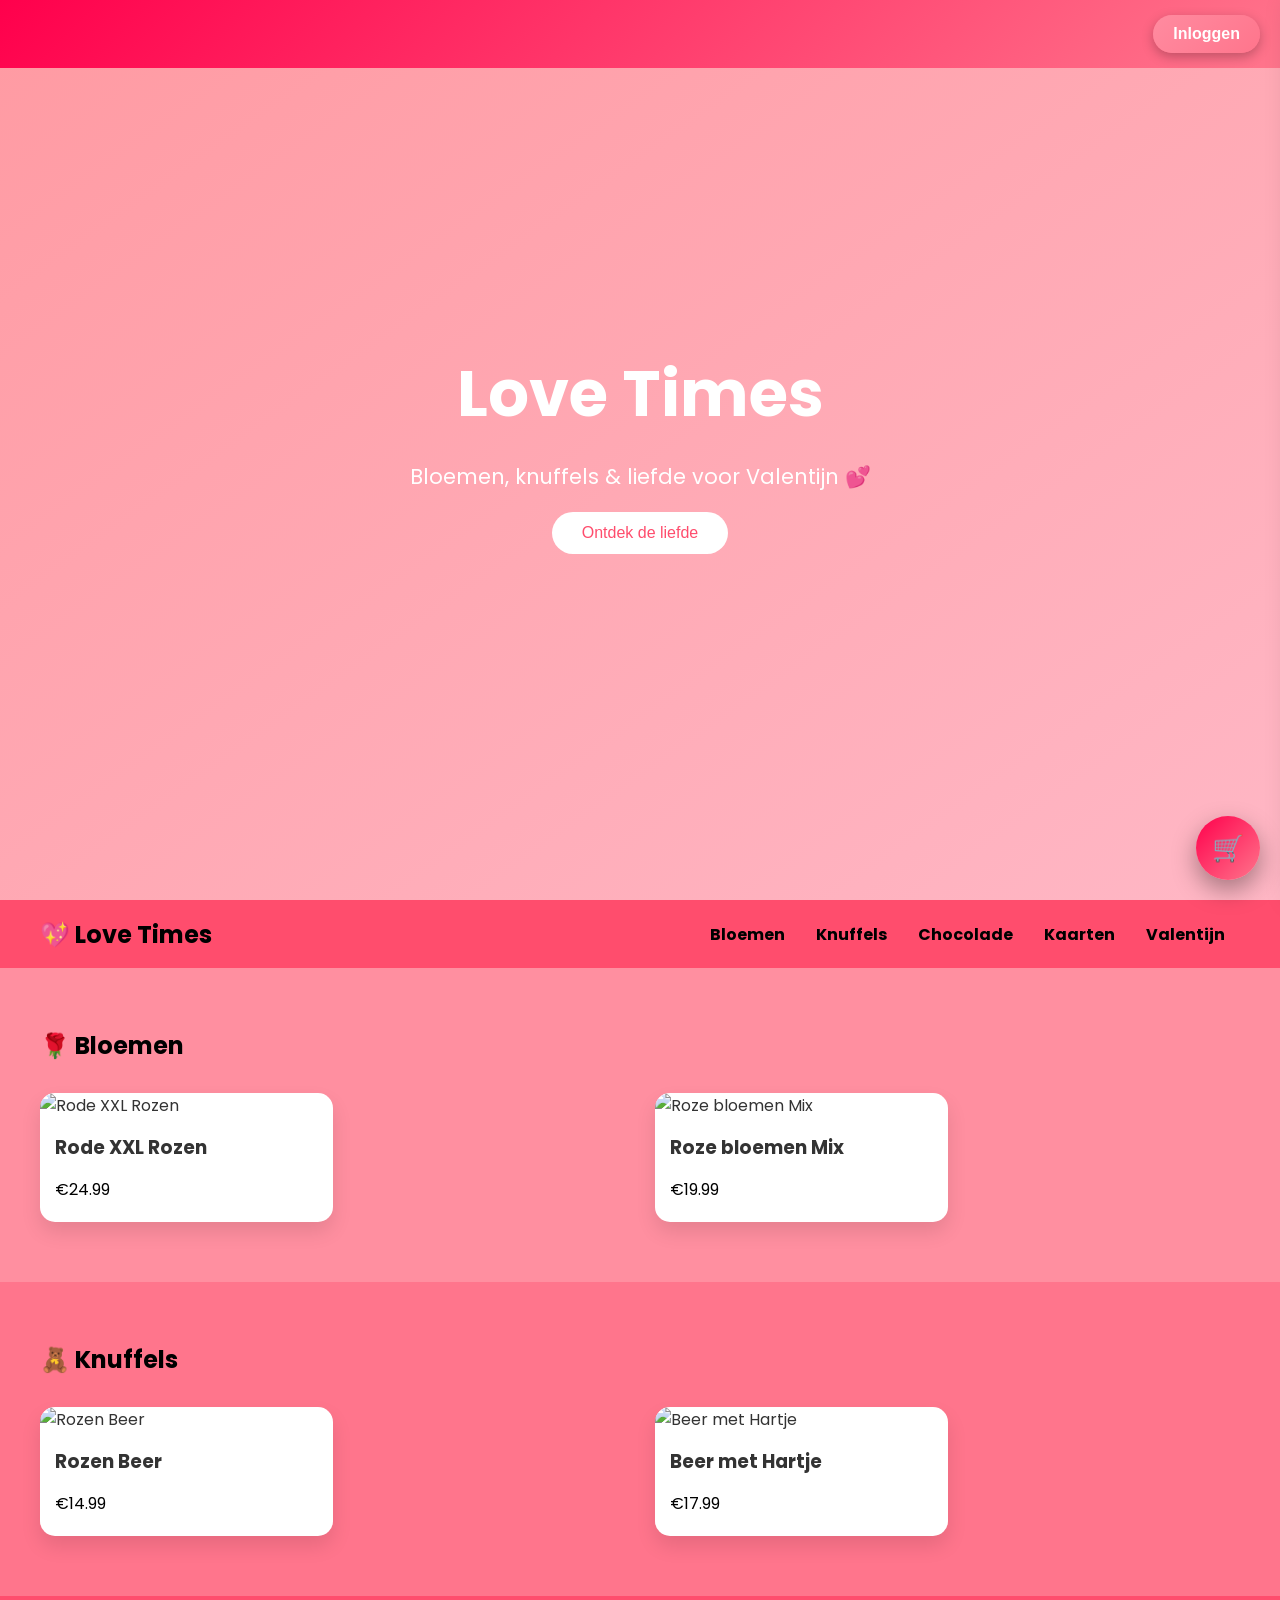
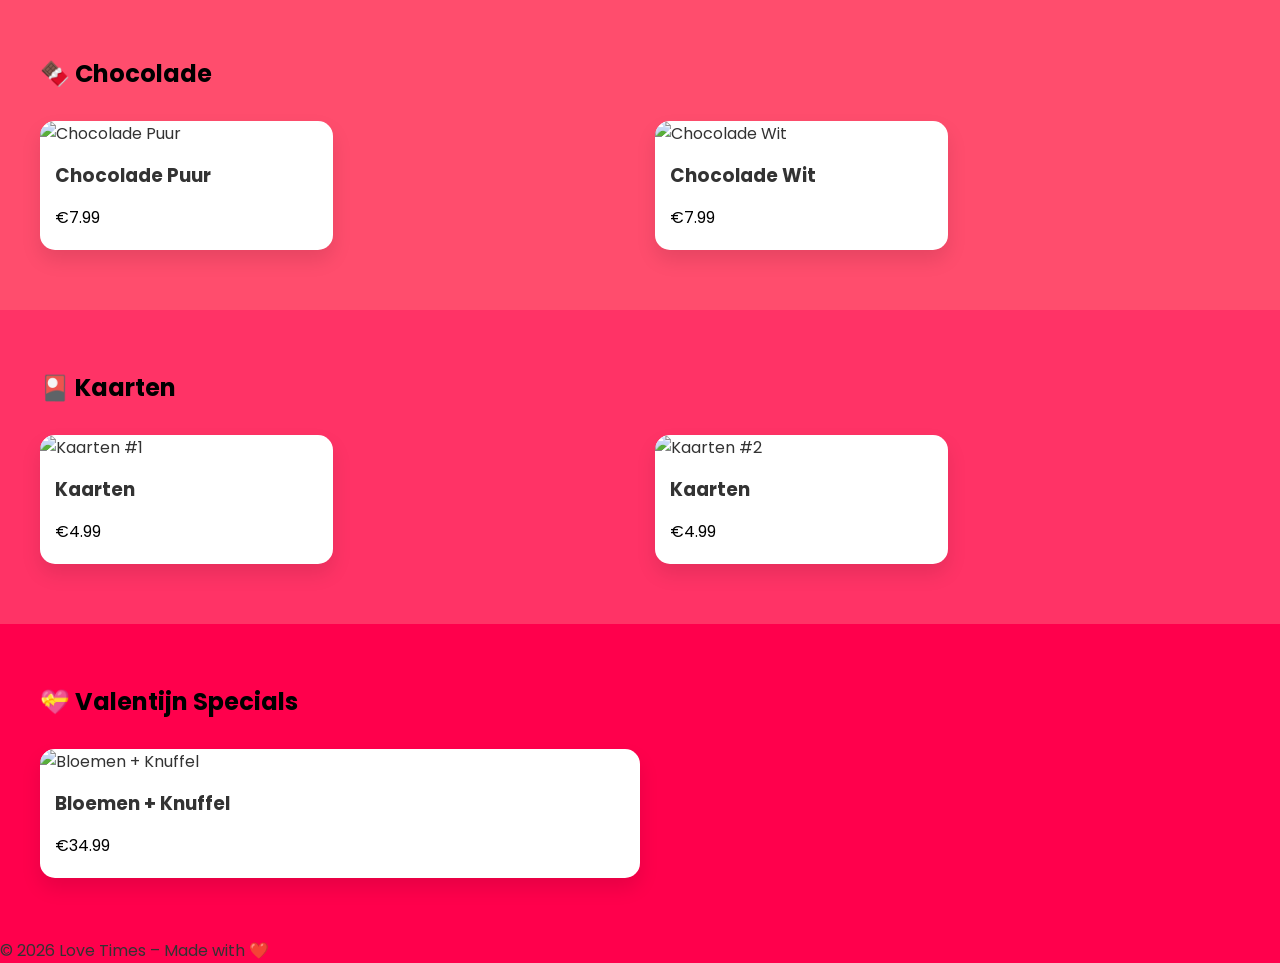
==== commit 6f47f834: "6-2-2026 Website af" ====
--- a/index.html
+++ b/index.html
@@ -8,51 +8,53 @@
 </head>
 
 <body>
-<!-- Topbar met Inloggen knop -->
-<div class="topbar">
-    <button id="loginBtn" class="top-btn">Inloggen</button>
-</div>
-
-<!-- Login Modal -->
-<div id="loginModal" class="modal">
-    <div class="modal-content">
-        <span class="close">&times;</span>
-        <h2 id="modalTitle">Inloggen</h2>
-        
-        <input type="text" id="username" placeholder="Gebruikersnaam">
-        <input type="password" id="password" placeholder="Wachtwoord">
-        <button id="submitLogin">Login</button>
-        
-        <p id="loginMessage"></p>
-        <p>
-            Nog geen account? 
-            <button id="createAccountBtn" class="link-btn">Maak account aan</button>
-        </p>
+    <!-- Topbar met Inloggen knop -->
+    <div class="topbar">
+        <button id="loginBtn" class="top-btn">Inloggen</button>
     </div>
-</div>
-
-
-
-<!-- Intro -->
-<section id="intro" class="intro">
-    <div class="intro-content">
-        <h1 class="fade-in">Love Times</h1>
-        <p class="fade-in-delay">
-            Bloemen, knuffels & liefde voor Valentijn 💕
-        </p>
-        <button class="start-btn" onclick="scrollToShop()">Ontdek de liefde</button>
+
+    <!-- Login Modal -->
+    <div id="loginModal" class="modal">
+        <div class="modal-content">
+            <span class="close">&times;</span>
+            <h2 id="modalTitle">Inloggen</h2>
+
+            <input type="text" id="username" placeholder="Gebruikersnaam">
+            <input type="password" id="password" placeholder="Wachtwoord">
+            <button id="submitLogin">Login</button>
+
+            <p id="loginMessage"></p>
+            <p>
+                Nog geen account?
+                <button id="createAccountBtn" class="link-btn">Maak account aan</button>
+            </p>
+        </div>
     </div>
-</section>
-
-<!-- Navigatie -->
-<nav>
-    <h2>💖 Love Times</h2>
-    <ul>
-        <li><a href="#bloemen">Bloemen</a></li>
-        <li><a href="#knuffels">Knuffels</a></li>
-        <li><a href="#valentijn">Valentijn</a></li>
-    </ul>
-</nav>
+
+
+
+    <!-- Intro -->
+    <section id="intro" class="intro">
+        <div class="intro-content">
+            <h1 class="fade-in">Love Times</h1>
+            <p class="fade-in-delay">
+                Bloemen, knuffels & liefde voor Valentijn 💕
+            </p>
+            <button class="start-btn" onclick="scrollToShop()">Ontdek de liefde</button>
+        </div>
+    </section>
+
+    <!-- Navigatie -->
+    <nav>
+        <h2>💖 Love Times</h2>
+        <ul>
+            <li><a href="#bloemen">Bloemen</a></li>
+            <li><a href="#knuffels">Knuffels</a></li>
+            <li><a href="#Chocolade">Chocolade</a></li>
+            <li><a href="#Kaarten">Kaarten</a></li>
+            <li><a href="#valentijn">Valentijn</a></li>
+        </ul>
+    </nav>
 
     <!-- Shop Secties -->
     <section class="shop" id="bloemen">
@@ -93,6 +95,50 @@
             </div>
         </div>
     </section>
+
+
+    <section class="shop" id="Chocolade">
+        <h2>🍫 Chocolade</h2>
+        <div class="producten">
+            <div class="kaart" data-name="Chocolade Puur" data-price="7.99">
+                <img src="https://cdn.webshopapp.com/shops/319668/files/466726041/660x660x2/manon-intense.jpg"
+                    alt="Chocolade Puur">
+                <button class="cart-btn">🛒</button>
+                <h3>Chocolade Puur</h3>
+                <p>€7.99</p>
+            </div>
+            <div class="kaart" data-name="Chocolade Wit" data-price="7.99">
+                <img src="https://cdn.webshopapp.com/shops/319668/files/422403016/660x660x2/manon-cafe-serre.jpg"
+                    alt="Chocolade Wit">
+                <button class="cart-btn">🛒</button>
+                <h3>Chocolade Wit</h3>
+                <p>€7.99</p>
+            </div>
+        </div>
+    </section>
+
+
+    <section class="shop" id="Kaarten">
+        <h2>🎴 Kaarten</h2>
+        <div class="producten">
+            <div class="kaart" data-name="Kaarten #1" data-price="4.99">
+                <img src="https://www.hallmark.nl/on/demandware.static/-/Sites-hallmark-master/default/dw10dafe2c/Assets/AFa_Cards/F1144580_i02_opened_M/350a589ac564ce781cb1034744bf133dce446371_F1144580_i02_opened_M_small.png"
+                    alt="Kaarten #1">
+                <button class="cart-btn">🛒</button>
+                <h3>Kaarten</h3>
+                <p>€4.99</p>
+            </div>
+            <div class="kaart" data-name="Kaarten #2" data-price="4.99">
+                <img src="https://www.hallmark.nl/on/demandware.static/-/Sites-hallmark-master/default/dw96ec4d10/Assets/AFa_Cards/F1144597_i02_opened_M/269e85a0b9b8752b9e31f911700b151bc3928696_F1144597_i02_opened_M_large.png"
+                    alt="Kaarten #2">
+                <button class="cart-btn">🛒</button>
+                <h3>Kaarten</h3>
+                <p>€4.99</p>
+            </div>
+        </div>
+    </section>
+
+
 
     <section class="shop" id="valentijn">
         <h2>💝 Valentijn Specials</h2>
@@ -136,72 +182,77 @@
         </div>
     </div>
 
-
+    <audio id="checkoutSound" preload="auto">
+        <source src="assets/u_byub5wd934-cashier-quotka-chingquot-sound-effect-129698.mp3" type="audio/mpeg">
+    </audio>
 
     <!-- Scripts -->
-  <script>   
-document.addEventListener("DOMContentLoaded", () => {
-    const cart = {};
-    const cartPanel = document.getElementById("cartPanel");
-    const cartItems = document.getElementById("cart-items");
-    const subtotalEl = document.getElementById("subtotal");
-    const discountEl = document.getElementById("discount");
-    const totalEl = document.getElementById("total");
-    const DISCOUNT_RATE = 0.10;
-
-    const openCartBtn = document.getElementById("openCartBtn");
-    const checkoutBtn = document.getElementById("checkoutBtnPanel");
-
-    // Open/close winkelwagen
-    openCartBtn.addEventListener("click", () => cartPanel.classList.toggle("open"));
-
-    // Product toevoegen
-document.querySelectorAll(".cart-btn").forEach(btn => {
-    btn.addEventListener("click", e => {
-        const card = e.target.closest(".kaart");
-        const name = card.dataset.name;
-        const price = parseFloat(card.dataset.price);
-
-        cart[name] = cart[name]
-            ? { ...cart[name], qty: cart[name].qty + 1 }
-            : { price, qty: 1 };
-
-        renderCart(); // verwijder cartPanel.classList.add("open");
-    });
-});
-
-
-    function addToCart(name, price) {
-        if (!cart[name]) cart[name] = { price, qty: 1 };
-        else cart[name].qty++;
-        cartPanel.classList.add("open");
-        renderCart();
-    }
-
-    // Veilig qty up/down, nooit < 1
-    function updateQty(name, change) {
-        if (!cart[name]) return;
-        const newQty = cart[name].qty + change;
-        cart[name].qty = newQty < 1 ? 1 : newQty; // ✅ nooit onder 1
-        renderCart();
-    }
-
-    // Verwijder item volledig
-    function removeItem(name) {
-        delete cart[name];
-        renderCart();
-    }
-
-    // Render winkelwagen
-    function renderCart() {
-        cartItems.innerHTML = "";
-        let subtotal = 0;
-
-        Object.entries(cart).forEach(([name, { price, qty }]) => {
-            subtotal += price * qty;
-
-            const li = document.createElement("li");
-            li.innerHTML = `
+    <script>
+        document.addEventListener("DOMContentLoaded", () => {
+            const cart = {};
+            const cartPanel = document.getElementById("cartPanel");
+            const cartItems = document.getElementById("cart-items");
+            const subtotalEl = document.getElementById("subtotal");
+            const discountEl = document.getElementById("discount");
+            const totalEl = document.getElementById("total");
+            const DISCOUNT_RATE = 0.10;
+
+            const openCartBtn = document.getElementById("openCartBtn");
+            const checkoutBtn = document.getElementById("checkoutBtnPanel");
+
+            // Open/close winkelwagen
+            openCartBtn.addEventListener("click", () => {
+                cartPanel.classList.toggle("open");
+                spawnHearts(openCartBtn);
+            });
+
+            // Product toevoegen
+            document.querySelectorAll(".cart-btn").forEach(btn => {
+                btn.addEventListener("click", e => {
+                    const card = e.target.closest(".kaart");
+                    const name = card.dataset.name;
+                    const price = parseFloat(card.dataset.price);
+
+                    cart[name] = cart[name]
+                        ? { ...cart[name], qty: cart[name].qty + 1 }
+                        : { price, qty: 1 };
+
+                    renderCart(); // verwijder cartPanel.classList.add("open");
+                });
+            });
+
+
+            function addToCart(name, price) {
+                if (!cart[name]) cart[name] = { price, qty: 1 };
+                else cart[name].qty++;
+                cartPanel.classList.add("open");
+                renderCart();
+            }
+
+            // Veilig qty up/down, nooit < 1
+            function updateQty(name, change) {
+                if (!cart[name]) return;
+                const newQty = cart[name].qty + change;
+                cart[name].qty = newQty < 1 ? 1 : newQty; // ✅ nooit onder 1
+                renderCart();
+            }
+
+            // Verwijder item volledig
+            function removeItem(name) {
+                delete cart[name];
+                renderCart();
+            }
+
+            // Render winkelwagen
+            function renderCart() {
+                cartItems.innerHTML = "";
+                let subtotal = 0;
+
+                Object.entries(cart).forEach(([name, { price, qty }]) => {
+                    subtotal += price * qty;
+
+                    const li = document.createElement("li");
+                    li.innerHTML = `
                 <span>${name}<br>€${price.toFixed(2)}</span>
                 <div class="qty-controls">
                     <button type="button" class="qty-minus">−</button>
@@ -211,125 +262,166 @@
                 </div>
             `;
 
-            const minusBtn = li.querySelector(".qty-minus");
-            const plusBtn = li.querySelector(".qty-plus");
-            const removeBtn = li.querySelector(".remove-btn");
-
-            // Minus knop kan nooit qty < 1
-            minusBtn.disabled = qty <= 1;
-            minusBtn.onclick = () => updateQty(name, -1);
-            plusBtn.onclick = () => updateQty(name, 1);
-            removeBtn.onclick = () => removeItem(name);
-
-            cartItems.appendChild(li);
-        });
-
-        const discount = subtotal * DISCOUNT_RATE;
-        subtotalEl.textContent = subtotal.toFixed(2);
-        discountEl.textContent = discount.toFixed(2);
-        totalEl.textContent = (subtotal - discount).toFixed(2);
-    }
-
-    // Checkout
-    checkoutBtn.addEventListener("click", () => {
-        if (Object.keys(cart).length === 0) return alert("Je winkelmandje is leeg 💔");
-        alert("Bestelling geplaatst ❤️");
-        Object.keys(cart).forEach(name => delete cart[name]);
-        renderCart();
-        cartPanel.classList.remove("open");
-    });
-});
-
-// Login Modal Functionality
-const loginBtn = document.getElementById("loginBtn");
-const loginModal = document.getElementById("loginModal");
-const closeModal = document.querySelector(".close");
-const submitLogin = document.getElementById("submitLogin");
-const loginMessage = document.getElementById("loginMessage");
-const createAccountBtn = document.getElementById("createAccountBtn");
-const modalTitle = document.getElementById("modalTitle");
-
-let isCreatingAccount = false;
-
-// Open modal bij klikken op login knop
-loginBtn.addEventListener("click", () => {
-    loginModal.style.display = "flex";
-    loginMessage.textContent = "";
-    modalTitle.textContent = "Inloggen";
-    submitLogin.textContent = "Login";
-    isCreatingAccount = false;
-});
-
-// Sluit modal bij klikken op ❌
-closeModal.addEventListener("click", () => {
-    loginModal.style.display = "none";
-});
-
-// Sluit modal bij klikken buiten content
-window.addEventListener("click", (e) => {
-    if (e.target === loginModal) {
-        loginModal.style.display = "none";
-    }
-});
-
-// Schakel naar account aanmaken
-createAccountBtn.addEventListener("click", () => {
-    isCreatingAccount = true;
-    modalTitle.textContent = "Account aanmaken";
-    submitLogin.textContent = "Account maken";
-    loginMessage.textContent = "";
-});
-
-// Login / Account aanmaken knop
-submitLogin.addEventListener("click", () => {
-    const username = document.getElementById("username").value.trim();
-    const password = document.getElementById("password").value.trim();
-
-    if (!username || !password) {
-        loginMessage.style.color = "red";
-        loginMessage.textContent = "Vul beide velden in!";
-        return;
-    }
-
-    if (isCreatingAccount) {
-        // Simpele simulatie van account aanmaken
-        loginMessage.style.color = "green";
-        loginMessage.textContent = "Account succesvol aangemaakt!";
-        setTimeout(() => {
+                    const minusBtn = li.querySelector(".qty-minus");
+                    const plusBtn = li.querySelector(".qty-plus");
+                    const removeBtn = li.querySelector(".remove-btn");
+
+                    // Minus knop kan nooit qty < 1
+                    minusBtn.disabled = qty <= 1;
+                    minusBtn.onclick = () => updateQty(name, -1);
+                    plusBtn.onclick = () => updateQty(name, 1);
+                    removeBtn.onclick = () => removeItem(name);
+
+                    cartItems.appendChild(li);
+                });
+
+                const discount = subtotal * DISCOUNT_RATE;
+                subtotalEl.textContent = subtotal.toFixed(2);
+                discountEl.textContent = discount.toFixed(2);
+                totalEl.textContent = (subtotal - discount).toFixed(2);
+            }
+
+            // Checkout
+            checkoutBtn.addEventListener("click", () => {
+                if (Object.keys(cart).length === 0) 
+                setTimeout(() => {{
+                    alert("Je winkelmandje is leeg 💔");
+                    return;
+                }}, 300);
+
+                const sound = document.getElementById("checkoutSound");
+                sound.currentTime = 0;
+                sound.volume = 1;
+
+                sound.play()
+                    .then(() => console.log("🔊 Checkout geluid afgespeeld"))
+                    .catch(err => console.error("❌ Audio error:", err));
+
+                // Kleine vertraging zodat geluid hoorbaar blijft
+                    Object.keys(cart).forEach(name => delete cart[name]);
+                    renderCart();
+                    cartPanel.classList.remove("open");
+            });
+
+
+
+        });
+
+        // Login Modal Functionality
+        const loginBtn = document.getElementById("loginBtn");
+        const loginModal = document.getElementById("loginModal");
+        const closeModal = document.querySelector(".close");
+        const submitLogin = document.getElementById("submitLogin");
+        const loginMessage = document.getElementById("loginMessage");
+        const createAccountBtn = document.getElementById("createAccountBtn");
+        const modalTitle = document.getElementById("modalTitle");
+
+        let isCreatingAccount = false;
+
+        // Open modal bij klikken op login knop
+        loginBtn.addEventListener("click", () => {
+            loginModal.style.display = "flex";
+            loginMessage.textContent = "";
+            modalTitle.textContent = "Inloggen";
+            submitLogin.textContent = "Login";
+            isCreatingAccount = false;
+        });
+
+        // Sluit modal bij klikken op ❌
+        closeModal.addEventListener("click", () => {
             loginModal.style.display = "none";
-            loginBtn.textContent = "Welkom, " + username;
-            loginBtn.disabled = true;
-        }, 1000);
-    } else {
-        // Simpele login check (alleen admin/1234)
-        if (username === "admin" && password === "1234") {
-            loginMessage.style.color = "green";
-            loginMessage.textContent = "Succesvol ingelogd!";
-            setTimeout(() => {
+        });
+
+        // Sluit modal bij klikken buiten content
+        window.addEventListener("click", (e) => {
+            if (e.target === loginModal) {
                 loginModal.style.display = "none";
-                loginBtn.textContent = "Welkom, " + username;
-                loginBtn.disabled = true;
-            }, 1000);
-        } else {
-            loginMessage.style.color = "red";
-            loginMessage.textContent = "Ongeldige gebruikersnaam of wachtwoord!";
+            }
+        });
+
+        // Schakel naar account aanmaken
+        createAccountBtn.addEventListener("click", () => {
+            isCreatingAccount = true;
+            modalTitle.textContent = "Account aanmaken";
+            submitLogin.textContent = "Account maken";
+            loginMessage.textContent = "";
+        });
+
+        // Login / Account aanmaken knop
+        submitLogin.addEventListener("click", () => {
+            const username = document.getElementById("username").value.trim();
+            const password = document.getElementById("password").value.trim();
+
+            if (!username || !password) {
+                loginMessage.style.color = "red";
+                loginMessage.textContent = "Vul beide velden in!";
+                return;
+            }
+
+            if (isCreatingAccount) {
+                // Simpele simulatie van account aanmaken
+                loginMessage.style.color = "green";
+                loginMessage.textContent = "Account succesvol aangemaakt!";
+                setTimeout(() => {
+                    loginModal.style.display = "none";
+                    loginBtn.textContent = "Welkom, " + username;
+                    loginBtn.disabled = true;
+                }, 1000);
+            } else {
+                // Simpele login check (alleen admin/1234)
+                if (username === "admin" && password === "1234") {
+                    loginMessage.style.color = "green";
+                    loginMessage.textContent = "Succesvol ingelogd!";
+                    setTimeout(() => {
+                        loginModal.style.display = "none";
+                        loginBtn.textContent = "Welkom, " + username;
+                        loginBtn.disabled = true;
+                    }, 1000);
+                } else {
+                    loginMessage.style.color = "red";
+                    loginMessage.textContent = "Ongeldige gebruikersnaam of wachtwoord!";
+                }
+            }
+        });
+
+        // Scroll functie voor "Ontdek de liefde" knop
+        function scrollToShop() {
+            const shopSection = document.getElementById("bloemen");
+            if (shopSection) {
+                shopSection.scrollIntoView({ behavior: "smooth" });
+            }
         }
-    }
-});
-
-// Scroll functie voor "Ontdek de liefde" knop
-function scrollToShop() {
-    const shopSection = document.getElementById("bloemen");
-    if (shopSection) {
-        shopSection.scrollIntoView({ behavior: "smooth" });
-    }
-}
-
-// Koppel de knop aan de functie
-const startBtn = document.querySelector(".start-btn");
-if (startBtn) {
-    startBtn.addEventListener("click", scrollToShop);
-}
+
+        // Koppel de knop aan de functie
+        const startBtn = document.querySelector(".start-btn");
+        if (startBtn) {
+            startBtn.addEventListener("click", scrollToShop);
+        }
+
+
+        function spawnHearts(button) {
+            const rect = button.getBoundingClientRect();
+
+            for (let i = 0; i < 8; i++) {
+                const heart = document.createElement("div");
+                heart.classList.add("heart");
+                heart.textContent = "❤️";
+
+                // Startpositie = winkelwagenknop
+                heart.style.left = rect.left + rect.width / 2 + "px";
+                heart.style.top = rect.top + rect.height / 2 + "px";
+
+                // Willekeurige spreiding
+                const randomX = (Math.random() - 0.5) * 120;
+                heart.style.setProperty("--x", randomX + "px");
+
+                document.body.appendChild(heart);
+
+                // Verwijder na animatie
+                setTimeout(() => heart.remove(), 2400);
+            }
+        }
+
 
 
     </script>
--- a/assets/styles.css
+++ b/assets/styles.css
@@ -90,7 +90,7 @@
     padding: 6px 15px;
     font-size: 1rem;
     cursor: pointer;
-    margin: 2px;
+    margin: 0.5px;
     display: inline-block;
     transition: 0.3s;
 }
@@ -149,11 +149,14 @@
 
 #bloemen { background-color: #ff8fa0; }
 #knuffels { background-color: #ff758c; }
-#valentijn { background-color: #fc5f79; }
+#Chocolade { background-color: #ff4d6d;}
+#Kaarten { background-color: #ff3366;}
+#valentijn { background-color: #ff004c; }
+
 
 .cart-btn {
     position: absolute;
-    top: 10px;
+    top: 280px;
     right: 10px;
     background-color: #ff004c;
     color: white;
@@ -206,7 +209,7 @@
     width: 64px;
     height: 64px;
     border-radius: 50%;
-    background: #ff004c;
+    background: linear-gradient(135deg, #ff004c, #ff758c);
     color: white;
     border: none;
     font-size: 26px;
@@ -344,7 +347,7 @@
 
 /* Inlog knop */
 .top-btn {
-    background: linear-gradient(135deg, #ff4d6d, #ff758c);
+    background: linear-gradient(135deg, #ff8ba0, #ff758c);
     color: white;
     font-weight: bold;
     border: none;
@@ -448,6 +451,33 @@
     background: none;     /* link-btn blijft transparant */
 }
 
-
-
-
+/* =============================== */
+/* Hartjes animatie bij winkelwagen */
+/* =============================== */
+
+.heart {
+    position: fixed;
+    bottom: 50px;
+    right: 50px;
+    font-size: 20px;
+    color: #ff004c;
+    pointer-events: none;
+    animation: floatUp 1.2s ease-out forwards;
+    z-index: 10000;
+}
+
+@keyframes floatUp {
+    0% {
+        transform: translate(0, 0) scale(1);
+        opacity: 1;
+    }
+    100% {
+        transform: translate(var(--x), -120px) scale(1.6);
+        opacity: 0;
+    }
+}
+
+
+
+
+
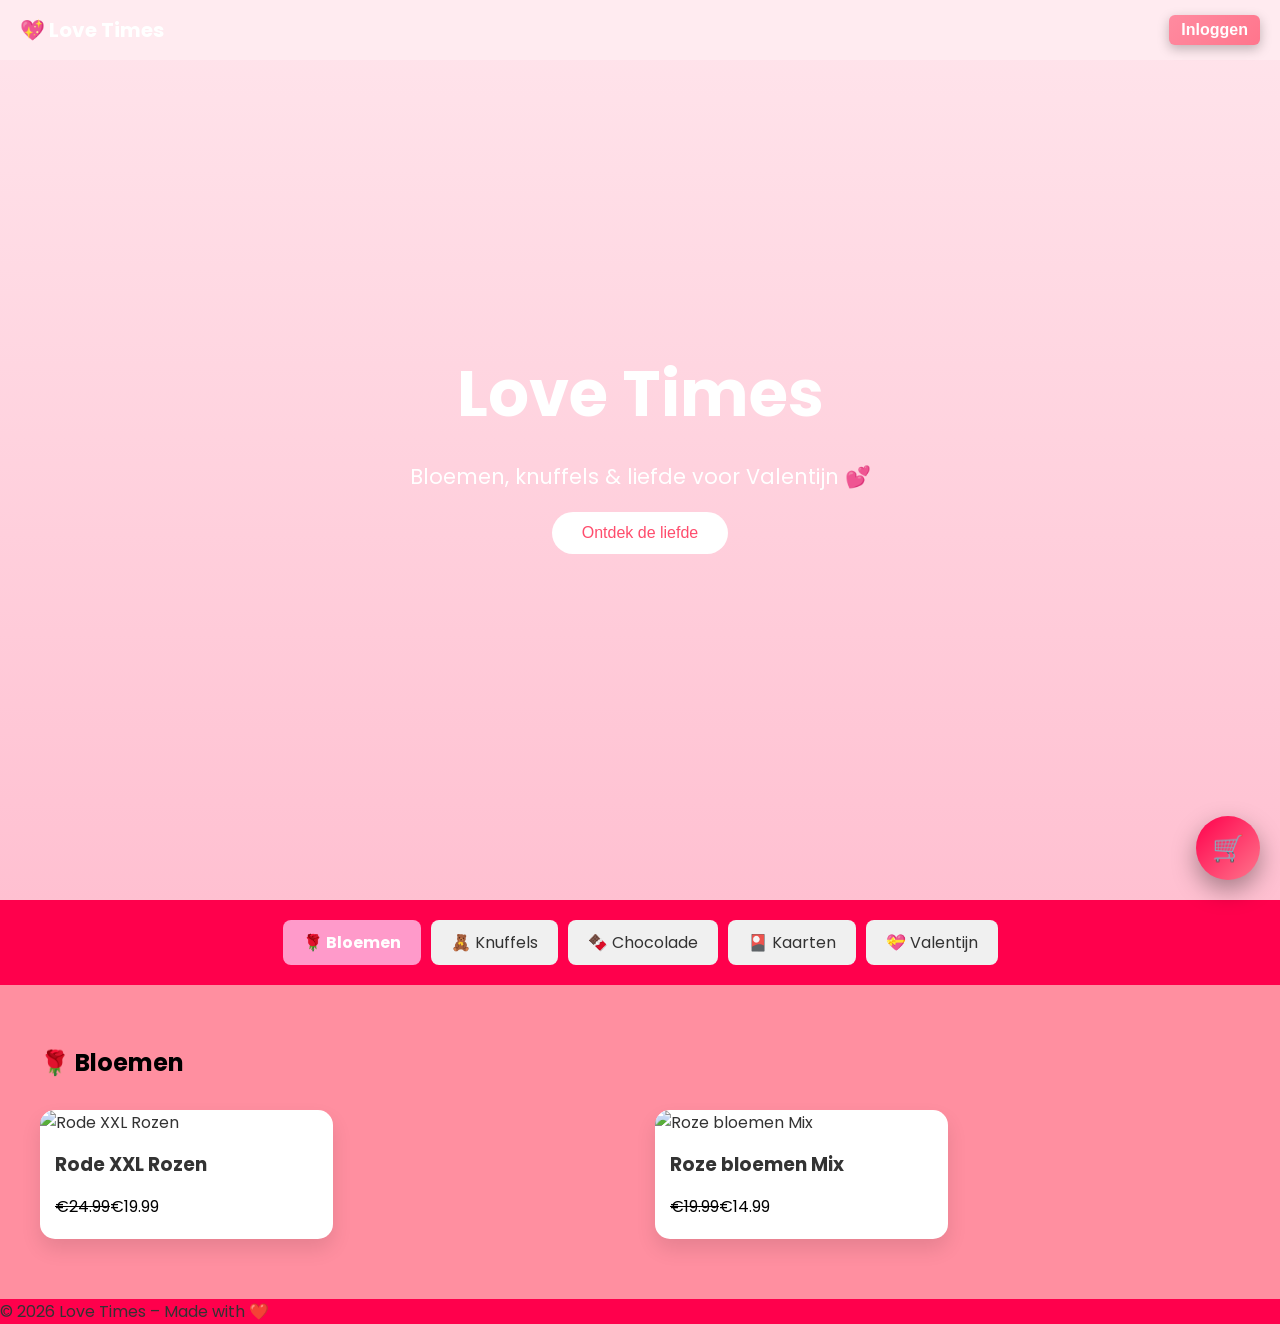
==== commit 81095156: "Finale form Website 6-2-2026" ====
--- a/index.html
+++ b/index.html
@@ -5,11 +5,171 @@
     <meta charset="UTF-8">
     <title>Love Times</title>
     <link rel="stylesheet" href="assets/styles.css">
+    <style>
+        /* Tabs stijl */
+        .tabs {
+            display: flex;
+            justify-content: center;
+            gap: 10px;
+            margin: 20px 0;
+        }
+
+        .tab {
+            padding: 10px 20px;
+            cursor: pointer;
+            border-radius: 8px;
+            background-color: #f0f0f0;
+            transition: background-color 0.3s;
+        }
+
+        .tab.active {
+            background-color: #ff9aca;
+            color: white;
+            font-weight: bold;
+        }
+
+        .shop {
+            display: none;
+        }
+
+        .shop.active {
+            display: block;
+        }
+
+        /* Login modal basis */
+        .modal {
+            display: none;
+            position: fixed;
+            top: 0;
+            left: 0;
+            width: 100%;
+            height: 100%;
+            justify-content: center;
+            align-items: center;
+            background: rgba(0, 0, 0, 0.5);
+            z-index: 1000;
+        }
+
+        .modal-content {
+            background: white;
+            padding: 20px;
+            border-radius: 12px;
+            min-width: 300px;
+            position: relative;
+        }
+
+        .modal-content input {
+            width: 100%;
+            margin: 8px 0;
+            padding: 8px;
+            border-radius: 6px;
+            border: 1px solid #ccc;
+        }
+
+        .modal-content button {
+            margin-top: 10px;
+            padding: 8px 12px;
+            border: none;
+            background-color: #ff9aca;
+            color: white;
+            border-radius: 6px;
+            cursor: pointer;
+        }
+
+        .modal-content .close {
+            position: absolute;
+            top: 8px;
+            right: 12px;
+            font-size: 18px;
+            cursor: pointer;
+        }
+
+        .topbar {
+            display: flex;
+            justify-content: space-between;
+            padding: 10px 20px;
+            background-color: #ffebf0;
+            align-items: center;
+        }
+
+        .top-btn {
+            padding: 6px 12px;
+            border: none;
+            border-radius: 6px;
+            background-color: #ff9aca;
+            color: white;
+            cursor: pointer;
+        }
+
+        .floating-cart-btn {
+            position: fixed;
+            bottom: 20px;
+            right: 20px;
+            padding: 12px 16px;
+            border-radius: 50%;
+            background-color: #ff9aca;
+            color: white;
+            border: none;
+            cursor: pointer;
+            z-index: 500;
+        }
+
+        .cart-count {
+            font-size: 14px;
+            background: white;
+            color: black;
+            border-radius: 50%;
+            padding: 2px 6px;
+            position: absolute;
+            top: -6px;
+            right: -6px;
+        }
+
+        .cart-count.hidden {
+            display: none;
+        }
+
+        .cart-panel {
+            position: fixed;
+            right: -400px;
+            top: 0;
+            width: 350px;
+            height: 100%;
+            background: #fff;
+            box-shadow: -2px 0 8px rgba(0,0,0,0.2);
+            padding: 20px;
+            transition: right 0.3s;
+            z-index: 400;
+            overflow-y: auto;
+        }
+
+        .cart-panel.open {
+            right: 0;
+        }
+
+        .cart-summary div, .cart-summary .total {
+            display: flex;
+            justify-content: space-between;
+            margin-top: 10px;
+        }
+
+        .checkout-btn {
+            margin-top: 15px;
+            width: 100%;
+            background-color: #ff9aca;
+            color: white;
+            border: none;
+            padding: 10px;
+            border-radius: 8px;
+            cursor: pointer;
+        }
+    </style>
 </head>
 
 <body>
-    <!-- Topbar met Inloggen knop -->
+    <!-- Topbar -->
     <div class="topbar">
+        <div class="logo">💖 Love Times</div>
         <button id="loginBtn" class="top-btn">Inloggen</button>
     </div>
 
@@ -18,11 +178,9 @@
         <div class="modal-content">
             <span class="close">&times;</span>
             <h2 id="modalTitle">Inloggen</h2>
-
             <input type="text" id="username" placeholder="Gebruikersnaam">
             <input type="password" id="password" placeholder="Wachtwoord">
             <button id="submitLogin">Login</button>
-
             <p id="loginMessage"></p>
             <p>
                 Nog geen account?
@@ -31,47 +189,41 @@
         </div>
     </div>
 
-
-
-    <!-- Intro -->
+    <!-- Intro sectie -->
     <section id="intro" class="intro">
         <div class="intro-content">
             <h1 class="fade-in">Love Times</h1>
             <p class="fade-in-delay">
                 Bloemen, knuffels & liefde voor Valentijn 💕
             </p>
-            <button class="start-btn" onclick="scrollToShop()">Ontdek de liefde</button>
+            <button class="start-btn">Ontdek de liefde</button>
         </div>
     </section>
 
-    <!-- Navigatie -->
-    <nav>
-        <h2>💖 Love Times</h2>
-        <ul>
-            <li><a href="#bloemen">Bloemen</a></li>
-            <li><a href="#knuffels">Knuffels</a></li>
-            <li><a href="#Chocolade">Chocolade</a></li>
-            <li><a href="#Kaarten">Kaarten</a></li>
-            <li><a href="#valentijn">Valentijn</a></li>
-        </ul>
-    </nav>
-
-    <!-- Shop Secties -->
-    <section class="shop" id="bloemen">
+    <!-- Tabs -->
+    <div class="tabs">
+        <div class="tab active" data-tab="bloemen">🌹 Bloemen</div>
+        <div class="tab" data-tab="knuffels">🧸 Knuffels</div>
+        <div class="tab" data-tab="Chocolade">🍫 Chocolade</div>
+        <div class="tab" data-tab="Kaarten">🎴 Kaarten</div>
+        <div class="tab" data-tab="valentijn">💝 Valentijn</div>
+    </div>
+
+    <!-- Shop secties -->
+    <section class="shop active" id="bloemen">
         <h2>🌹 Bloemen</h2>
         <div class="producten">
-            <div class="kaart" data-name="Rode XXL Rozen" data-price="24.99">
+            <div class="kaart" data-name="Rode XXL Rozen" data-price="19.99">
                 <img src="https://dailyflowers.nl/cdn/shop/collections/RedRose-1.jpg?v=1767790871" alt="Rode XXL Rozen">
                 <button class="cart-btn">🛒</button>
                 <h3>Rode XXL Rozen</h3>
-                <p>€24.99</p>
-            </div>
-            <div class="kaart" data-name="Roze bloemen Mix" data-price="19.99">
-                <img src="https://dailyflowers.nl/cdn/shop/files/ChicBurgundyBeauty20251223-3.jpg?v=1766501509&width=2080"
-                    alt="Roze bloemen Mix">
+                <p><s>€24.99</s>€19.99</p>
+            </div>
+            <div class="kaart" data-name="Roze bloemen Mix" data-price="14.99">
+                <img src="https://dailyflowers.nl/cdn/shop/files/ChicBurgundyBeauty20251223-3.jpg?v=1766501509&width=2080" alt="Roze bloemen Mix">
                 <button class="cart-btn">🛒</button>
                 <h3>Roze bloemen Mix</h3>
-                <p>€19.99</p>
+                <p><s>€19.99</s>€14.99</p>
             </div>
         </div>
     </section>
@@ -79,76 +231,65 @@
     <section class="shop" id="knuffels">
         <h2>🧸 Knuffels</h2>
         <div class="producten">
-            <div class="kaart" data-name="Rozen Beer" data-price="14.99">
-                <img src="https://encrypted-tbn0.gstatic.com/shopping?q=tbn:ANd9GcQ9ITZC9bsQI8qXgEW9kGOHJcgjREQ9tbYZPQo4a-yBE6N8FxBbdhKgWYFHc843uq0HIYcWB4EYvEHGySuFIgC6TBWWxgegsMVnfU4t1Zwvij0KuAGFG_C3C9AbsDVmOjHOywJwQdo-EAE&usqp=CAc"
-                    alt="Rozen Beer">
+            <div class="kaart" data-name="Rozen Beer" data-price="9.99">
+                <img src="https://encrypted-tbn0.gstatic.com/shopping?q=tbn:ANd9GcQ9ITZC9bsQI8qXgEW9kGOHJcgjREQ9tbYZPQo4a-yBE6N8FxBbdhKgWYFHc843uq0HIYcWB4EYvEHGySuFIgC6TBWWxgegsMVnfU4t1Zwvij0KuAGFG_C3C9AbsDVmOjHOywJwQdo-EAE&usqp=CAc" alt="Rozen Beer">
                 <button class="cart-btn">🛒</button>
                 <h3>Rozen Beer</h3>
-                <p>€14.99</p>
-            </div>
-            <div class="kaart" data-name="Beer met Hartje" data-price="17.99">
-                <img src="https://mijncadeau.nl/wp-content/uploads/2020/01/Knuffelbeer-Memo-met-accessoires-hart.jpg"
-                    alt="Beer met Hartje">
+                <p><s>€14.99</s>€9.99</p>
+            </div>
+            <div class="kaart" data-name="Beer met Hartje" data-price="14.99">
+                <img src="https://mijncadeau.nl/wp-content/uploads/2020/01/Knuffelbeer-Memo-met-accessoires-hart.jpg" alt="Beer met Hartje">
                 <button class="cart-btn">🛒</button>
                 <h3>Beer met Hartje</h3>
-                <p>€17.99</p>
+                <p><s>€17.99</s>€14.99</p>
             </div>
         </div>
     </section>
-
 
     <section class="shop" id="Chocolade">
         <h2>🍫 Chocolade</h2>
         <div class="producten">
-            <div class="kaart" data-name="Chocolade Puur" data-price="7.99">
-                <img src="https://cdn.webshopapp.com/shops/319668/files/466726041/660x660x2/manon-intense.jpg"
-                    alt="Chocolade Puur">
+            <div class="kaart" data-name="Chocolade Puur" data-price="6.99">
+                <img src="https://cdn.webshopapp.com/shops/319668/files/466726041/660x660x2/manon-intense.jpg" alt="Chocolade Puur">
                 <button class="cart-btn">🛒</button>
                 <h3>Chocolade Puur</h3>
-                <p>€7.99</p>
-            </div>
-            <div class="kaart" data-name="Chocolade Wit" data-price="7.99">
-                <img src="https://cdn.webshopapp.com/shops/319668/files/422403016/660x660x2/manon-cafe-serre.jpg"
-                    alt="Chocolade Wit">
+                <p><s>€7.99</s>€6.99</p>
+            </div>
+            <div class="kaart" data-name="Chocolade Wit" data-price="6.99">
+                <img src="https://cdn.webshopapp.com/shops/319668/files/422403016/660x660x2/manon-cafe-serre.jpg" alt="Chocolade Wit">
                 <button class="cart-btn">🛒</button>
                 <h3>Chocolade Wit</h3>
-                <p>€7.99</p>
+                <p><s>€7.99</s>€6.99</p>
             </div>
         </div>
     </section>
-
 
     <section class="shop" id="Kaarten">
         <h2>🎴 Kaarten</h2>
         <div class="producten">
-            <div class="kaart" data-name="Kaarten #1" data-price="4.99">
-                <img src="https://www.hallmark.nl/on/demandware.static/-/Sites-hallmark-master/default/dw10dafe2c/Assets/AFa_Cards/F1144580_i02_opened_M/350a589ac564ce781cb1034744bf133dce446371_F1144580_i02_opened_M_small.png"
-                    alt="Kaarten #1">
+            <div class="kaart" data-name="Kaarten #1" data-price="3.99">
+                <img src="https://www.hallmark.nl/on/demandware.static/-/Sites-hallmark-master/default/dw10dafe2c/Assets/AFa_Cards/F1144580_i02_opened_M/350a589ac564ce781cb1034744bf133dce446371_F1144580_i02_opened_M_small.png" alt="Kaarten #1">
                 <button class="cart-btn">🛒</button>
                 <h3>Kaarten</h3>
-                <p>€4.99</p>
-            </div>
-            <div class="kaart" data-name="Kaarten #2" data-price="4.99">
-                <img src="https://www.hallmark.nl/on/demandware.static/-/Sites-hallmark-master/default/dw96ec4d10/Assets/AFa_Cards/F1144597_i02_opened_M/269e85a0b9b8752b9e31f911700b151bc3928696_F1144597_i02_opened_M_large.png"
-                    alt="Kaarten #2">
+                <p><s>€4.99</s>€3.99</p>
+            </div>
+            <div class="kaart" data-name="Kaarten #2" data-price="3.99">
+                <img src="https://www.hallmark.nl/on/demandware.static/-/Sites-hallmark-master/default/dw96ec4d10/Assets/AFa_Cards/F1144597_i02_opened_M/269e85a0b9b8752b9e31f911700b151bc3928696_F1144597_i02_opened_M_large.png" alt="Kaarten #2">
                 <button class="cart-btn">🛒</button>
                 <h3>Kaarten</h3>
-                <p>€4.99</p>
+                <p><s>€4.99</s>€3.99</p>
             </div>
         </div>
     </section>
-
-
 
     <section class="shop" id="valentijn">
         <h2>💝 Valentijn Specials</h2>
         <div class="producten">
-            <div class="kaart" data-name="Bloemen + Knuffel" data-price="34.99">
-                <img src="https://euroflorist.ergonode.cloud/api/multimedia/file/72e845be-2e08-46b7-8c03-bede04734b5e.jpg"
-                    alt="Bloemen + Knuffel">
+            <div class="kaart" data-name="Bloemen + Knuffel" data-price="29.99">
+                <img src="https://euroflorist.ergonode.cloud/api/multimedia/file/72e845be-2e08-46b7-8c03-bede04734b5e.jpg" alt="Bloemen + Knuffel">
                 <button class="cart-btn">🛒</button>
                 <h3>Bloemen + Knuffel</h3>
-                <p>€34.99</p>
+                <p><s>€34.99</s>€29.99</p>
             </div>
         </div>
     </section>
@@ -159,9 +300,12 @@
     </footer>
 
     <!-- Floating winkelwagen knop -->
-    <button class="floating-cart-btn" id="openCartBtn">🛒</button>
-
-    <!-- UITKLAPBARE WINKELWAGEN -->
+    <button class="floating-cart-btn" id="openCartBtn">
+        🛒
+        <span class="cart-count hidden" id="cartCount">0</span>
+    </button>
+
+    <!-- Winkelwagen panel -->
     <div class="cart-panel" id="cartPanel">
         <h2 class="cart-title">🛒 Jouw winkelmandje</h2>
         <ul id="cart-items"></ul>
@@ -186,9 +330,26 @@
         <source src="assets/u_byub5wd934-cashier-quotka-chingquot-sound-effect-129698.mp3" type="audio/mpeg">
     </audio>
 
-    <!-- Scripts -->
     <script>
         document.addEventListener("DOMContentLoaded", () => {
+
+            // Tabs functionaliteit
+            const tabs = document.querySelectorAll(".tab");
+            const shops = document.querySelectorAll(".shop");
+
+            tabs.forEach(tab => {
+                tab.addEventListener("click", () => {
+                    tabs.forEach(t => t.classList.remove("active"));
+                    tab.classList.add("active");
+
+                    const target = tab.dataset.tab;
+                    shops.forEach(shop => shop.classList.toggle("active", shop.id === target));
+                    window.scrollTo({ top: tabs[0].offsetTop - 20, behavior: "smooth" });
+                });
+            });
+
+            // Winkelwagen
+            const cartCountEl = document.getElementById("cartCount");
             const cart = {};
             const cartPanel = document.getElementById("cartPanel");
             const cartItems = document.getElementById("cart-items");
@@ -196,235 +357,153 @@
             const discountEl = document.getElementById("discount");
             const totalEl = document.getElementById("total");
             const DISCOUNT_RATE = 0.10;
-
             const openCartBtn = document.getElementById("openCartBtn");
             const checkoutBtn = document.getElementById("checkoutBtnPanel");
 
-            // Open/close winkelwagen
-            openCartBtn.addEventListener("click", () => {
-                cartPanel.classList.toggle("open");
-                spawnHearts(openCartBtn);
-            });
-
-            // Product toevoegen
+            function updateCartCount() {
+                let totalItems = Object.values(cart).reduce((sum, item) => sum + item.qty, 0);
+                cartCountEl.textContent = totalItems;
+                cartCountEl.classList.toggle("hidden", totalItems === 0);
+            }
+
+            openCartBtn.addEventListener("click", () => cartPanel.classList.toggle("open"));
+
             document.querySelectorAll(".cart-btn").forEach(btn => {
                 btn.addEventListener("click", e => {
                     const card = e.target.closest(".kaart");
                     const name = card.dataset.name;
                     const price = parseFloat(card.dataset.price);
-
-                    cart[name] = cart[name]
-                        ? { ...cart[name], qty: cart[name].qty + 1 }
-                        : { price, qty: 1 };
-
-                    renderCart(); // verwijder cartPanel.classList.add("open");
+                    cart[name] = cart[name] ? { ...cart[name], qty: cart[name].qty + 1 } : { price, qty: 1 };
+                    renderCart();
                 });
             });
 
-
-            function addToCart(name, price) {
-                if (!cart[name]) cart[name] = { price, qty: 1 };
-                else cart[name].qty++;
-                cartPanel.classList.add("open");
+            function renderCart() {
+                cartItems.innerHTML = "";
+                let subtotal = 0;
+                Object.entries(cart).forEach(([name, { price, qty }]) => {
+                    subtotal += price * qty;
+                    const li = document.createElement("li");
+                    li.innerHTML = `
+                        <span>${name}<br>€${price.toFixed(2)}</span>
+                        <div class="qty-controls">
+                            <button type="button" class="qty-minus">−</button>
+                            <span class="qty-number">${qty}</span>
+                            <button type="button" class="qty-plus">+</button>
+                            <button type="button" class="remove-btn">🗑️</button>
+                        </div>
+                    `;
+                    const minusBtn = li.querySelector(".qty-minus");
+                    const plusBtn = li.querySelector(".qty-plus");
+                    const removeBtn = li.querySelector(".remove-btn");
+                    minusBtn.disabled = qty <= 1;
+                    minusBtn.onclick = () => updateQty(name, -1);
+                    plusBtn.onclick = () => updateQty(name, 1);
+                    removeBtn.onclick = () => removeItem(name);
+                    cartItems.appendChild(li);
+                });
+
+                const discount = subtotal * DISCOUNT_RATE;
+                subtotalEl.textContent = subtotal.toFixed(2);
+                discountEl.textContent = discount.toFixed(2);
+                totalEl.textContent = (subtotal - discount).toFixed(2);
+
+                updateCartCount();
+            }
+
+            function updateQty(name, change) {
+                if (!cart[name]) return;
+                cart[name].qty = Math.max(1, cart[name].qty + change);
                 renderCart();
             }
 
-            // Veilig qty up/down, nooit < 1
-            function updateQty(name, change) {
-                if (!cart[name]) return;
-                const newQty = cart[name].qty + change;
-                cart[name].qty = newQty < 1 ? 1 : newQty; // ✅ nooit onder 1
-                renderCart();
-            }
-
-            // Verwijder item volledig
             function removeItem(name) {
                 delete cart[name];
                 renderCart();
             }
 
-            // Render winkelwagen
-            function renderCart() {
-                cartItems.innerHTML = "";
-                let subtotal = 0;
-
-                Object.entries(cart).forEach(([name, { price, qty }]) => {
-                    subtotal += price * qty;
-
-                    const li = document.createElement("li");
-                    li.innerHTML = `
-                <span>${name}<br>€${price.toFixed(2)}</span>
-                <div class="qty-controls">
-                    <button type="button" class="qty-minus">−</button>
-                    <span class="qty-number">${qty}</span>
-                    <button type="button" class="qty-plus">+</button>
-                    <button type="button" class="remove-btn">🗑️</button>
-                </div>
-            `;
-
-                    const minusBtn = li.querySelector(".qty-minus");
-                    const plusBtn = li.querySelector(".qty-plus");
-                    const removeBtn = li.querySelector(".remove-btn");
-
-                    // Minus knop kan nooit qty < 1
-                    minusBtn.disabled = qty <= 1;
-                    minusBtn.onclick = () => updateQty(name, -1);
-                    plusBtn.onclick = () => updateQty(name, 1);
-                    removeBtn.onclick = () => removeItem(name);
-
-                    cartItems.appendChild(li);
-                });
-
-                const discount = subtotal * DISCOUNT_RATE;
-                subtotalEl.textContent = subtotal.toFixed(2);
-                discountEl.textContent = discount.toFixed(2);
-                totalEl.textContent = (subtotal - discount).toFixed(2);
-            }
-
-            // Checkout
             checkoutBtn.addEventListener("click", () => {
-                if (Object.keys(cart).length === 0) 
-                setTimeout(() => {{
-                    alert("Je winkelmandje is leeg 💔");
-                    return;
-                }}, 300);
-
+                if (Object.keys(cart).length === 0) return alert("Je winkelmandje is leeg 💔");
                 const sound = document.getElementById("checkoutSound");
                 sound.currentTime = 0;
-                sound.volume = 1;
-
-                sound.play()
-                    .then(() => console.log("🔊 Checkout geluid afgespeeld"))
-                    .catch(err => console.error("❌ Audio error:", err));
-
-                // Kleine vertraging zodat geluid hoorbaar blijft
-                    Object.keys(cart).forEach(name => delete cart[name]);
-                    renderCart();
-                    cartPanel.classList.remove("open");
-            });
-
-
-
-        });
-
-        // Login Modal Functionality
-        const loginBtn = document.getElementById("loginBtn");
-        const loginModal = document.getElementById("loginModal");
-        const closeModal = document.querySelector(".close");
-        const submitLogin = document.getElementById("submitLogin");
-        const loginMessage = document.getElementById("loginMessage");
-        const createAccountBtn = document.getElementById("createAccountBtn");
-        const modalTitle = document.getElementById("modalTitle");
-
-        let isCreatingAccount = false;
-
-        // Open modal bij klikken op login knop
-        loginBtn.addEventListener("click", () => {
-            loginModal.style.display = "flex";
-            loginMessage.textContent = "";
-            modalTitle.textContent = "Inloggen";
-            submitLogin.textContent = "Login";
-            isCreatingAccount = false;
-        });
-
-        // Sluit modal bij klikken op ❌
-        closeModal.addEventListener("click", () => {
-            loginModal.style.display = "none";
-        });
-
-        // Sluit modal bij klikken buiten content
-        window.addEventListener("click", (e) => {
-            if (e.target === loginModal) {
-                loginModal.style.display = "none";
-            }
-        });
-
-        // Schakel naar account aanmaken
-        createAccountBtn.addEventListener("click", () => {
-            isCreatingAccount = true;
-            modalTitle.textContent = "Account aanmaken";
-            submitLogin.textContent = "Account maken";
-            loginMessage.textContent = "";
-        });
-
-        // Login / Account aanmaken knop
-        submitLogin.addEventListener("click", () => {
-            const username = document.getElementById("username").value.trim();
-            const password = document.getElementById("password").value.trim();
-
-            if (!username || !password) {
-                loginMessage.style.color = "red";
-                loginMessage.textContent = "Vul beide velden in!";
-                return;
-            }
-
-            if (isCreatingAccount) {
-                // Simpele simulatie van account aanmaken
-                loginMessage.style.color = "green";
-                loginMessage.textContent = "Account succesvol aangemaakt!";
-                setTimeout(() => {
-                    loginModal.style.display = "none";
-                    loginBtn.textContent = "Welkom, " + username;
-                    loginBtn.disabled = true;
-                }, 1000);
-            } else {
-                // Simpele login check (alleen admin/1234)
-                if (username === "admin" && password === "1234") {
+                sound.play().catch(err => console.error(err));
+                Object.keys(cart).forEach(name => delete cart[name]);
+                renderCart();
+                cartPanel.classList.remove("open");
+            });
+
+            // Ontdek de liefde knop
+            const startBtn = document.querySelector(".start-btn");
+            startBtn.addEventListener("click", () => {
+                document.getElementById("bloemen").scrollIntoView({ behavior: "smooth" });
+            });
+
+            // Login modal
+            const loginBtn = document.getElementById("loginBtn");
+            const loginModal = document.getElementById("loginModal");
+            const closeModal = document.querySelector(".close");
+            const submitLogin = document.getElementById("submitLogin");
+            const loginMessage = document.getElementById("loginMessage");
+            const createAccountBtn = document.getElementById("createAccountBtn");
+            const modalTitle = document.getElementById("modalTitle");
+            let isCreatingAccount = false;
+
+            loginBtn.addEventListener("click", () => {
+                loginModal.style.display = "flex";
+                modalTitle.textContent = "Inloggen";
+                submitLogin.textContent = "Login";
+                loginMessage.textContent = "";
+                isCreatingAccount = false;
+            });
+
+            closeModal.addEventListener("click", () => loginModal.style.display = "none");
+
+            window.addEventListener("click", e => {
+                if (e.target === loginModal) loginModal.style.display = "none";
+            });
+
+            createAccountBtn.addEventListener("click", () => {
+                isCreatingAccount = true;
+                modalTitle.textContent = "Account aanmaken";
+                submitLogin.textContent = "Account maken";
+                loginMessage.textContent = "";
+            });
+
+            submitLogin.addEventListener("click", () => {
+                const username = document.getElementById("username").value.trim();
+                const password = document.getElementById("password").value.trim();
+
+                if (!username || !password) {
+                    loginMessage.style.color = "red";
+                    loginMessage.textContent = "Vul beide velden in!";
+                    return;
+                }
+
+                if (isCreatingAccount) {
                     loginMessage.style.color = "green";
-                    loginMessage.textContent = "Succesvol ingelogd!";
+                    loginMessage.textContent = "Account succesvol aangemaakt!";
                     setTimeout(() => {
                         loginModal.style.display = "none";
                         loginBtn.textContent = "Welkom, " + username;
                         loginBtn.disabled = true;
                     }, 1000);
                 } else {
-                    loginMessage.style.color = "red";
-                    loginMessage.textContent = "Ongeldige gebruikersnaam of wachtwoord!";
+                    if (username === "admin" && password === "1234") {
+                        loginMessage.style.color = "green";
+                        loginMessage.textContent = "Succesvol ingelogd!";
+                        setTimeout(() => {
+                            loginModal.style.display = "none";
+                            loginBtn.textContent = "Welkom, " + username;
+                            loginBtn.disabled = true;
+                        }, 1000);
+                    } else {
+                        loginMessage.style.color = "red";
+                        loginMessage.textContent = "Ongeldige gebruikersnaam of wachtwoord!";
+                    }
                 }
-            }
+            });
+
         });
-
-        // Scroll functie voor "Ontdek de liefde" knop
-        function scrollToShop() {
-            const shopSection = document.getElementById("bloemen");
-            if (shopSection) {
-                shopSection.scrollIntoView({ behavior: "smooth" });
-            }
-        }
-
-        // Koppel de knop aan de functie
-        const startBtn = document.querySelector(".start-btn");
-        if (startBtn) {
-            startBtn.addEventListener("click", scrollToShop);
-        }
-
-
-        function spawnHearts(button) {
-            const rect = button.getBoundingClientRect();
-
-            for (let i = 0; i < 8; i++) {
-                const heart = document.createElement("div");
-                heart.classList.add("heart");
-                heart.textContent = "❤️";
-
-                // Startpositie = winkelwagenknop
-                heart.style.left = rect.left + rect.width / 2 + "px";
-                heart.style.top = rect.top + rect.height / 2 + "px";
-
-                // Willekeurige spreiding
-                const randomX = (Math.random() - 0.5) * 120;
-                heart.style.setProperty("--x", randomX + "px");
-
-                document.body.appendChild(heart);
-
-                // Verwijder na animatie
-                setTimeout(() => heart.remove(), 2400);
-            }
-        }
-
-
-
     </script>
 </body>
-
-</html>+</html>
--- a/assets/styles.css
+++ b/assets/styles.css
@@ -27,7 +27,7 @@
 
 .intro {
     height: 100vh;
-    background: linear-gradient(to bottom right, #ff9aa2, #ffb7c5);
+    background: linear-gradient(180deg, #ffe5ec 0%, #ffc0d1 100%);
     display: flex;
     justify-content: center;
     align-items: center;
@@ -148,10 +148,10 @@
 }
 
 #bloemen { background-color: #ff8fa0; }
-#knuffels { background-color: #ff758c; }
-#Chocolade { background-color: #ff4d6d;}
-#Kaarten { background-color: #ff3366;}
-#valentijn { background-color: #ff004c; }
+#knuffels { background-color: #ff8fa0; }
+#Chocolade { background-color: #ff8fa0;}
+#Kaarten { background-color: #ff8fa0;}
+#valentijn { background-color: #ff8fa0; }
 
 
 .cart-btn {
@@ -338,12 +338,17 @@
     top: 0;
     left: 0;
     width: 100%;
-    background: linear-gradient(135deg, #ff004c, #ff758c);
-    display: flex;
-    justify-content: flex-end;
-    padding: 15px 20px;
-    z-index: 2000;
-}
+    height: 60px;
+
+    display: flex;
+    align-items: center;
+    justify-content: space-between;
+
+    padding: 0 20px;
+    background: #ff4d6d;
+    z-index: 1000;
+}
+
 
 /* Inlog knop */
 .top-btn {
@@ -477,7 +482,42 @@
     }
 }
 
-
-
-
-
+/* =============================== */
+/* Winkelwagen aantal badge */
+/* =============================== */
+
+.cart-count {
+    position: absolute;
+    top: -6px;
+    right: -6px;
+    background: white;
+    color: #ff004c;
+    font-weight: bold;
+    font-size: 14px;
+    min-width: 22px;
+    height: 22px;
+    border-radius: 50%;
+    display: flex;
+    align-items: center;
+    justify-content: center;
+    box-shadow: 0 3px 8px rgba(0,0,0,0.3);
+    pointer-events: none;
+}
+
+.cart-count.hidden {
+    display: none;
+}
+
+.logo {
+    font-size: 20px;
+    font-weight: bold;
+    color: white;
+    cursor: pointer;
+}
+
+
+
+
+
+
+
